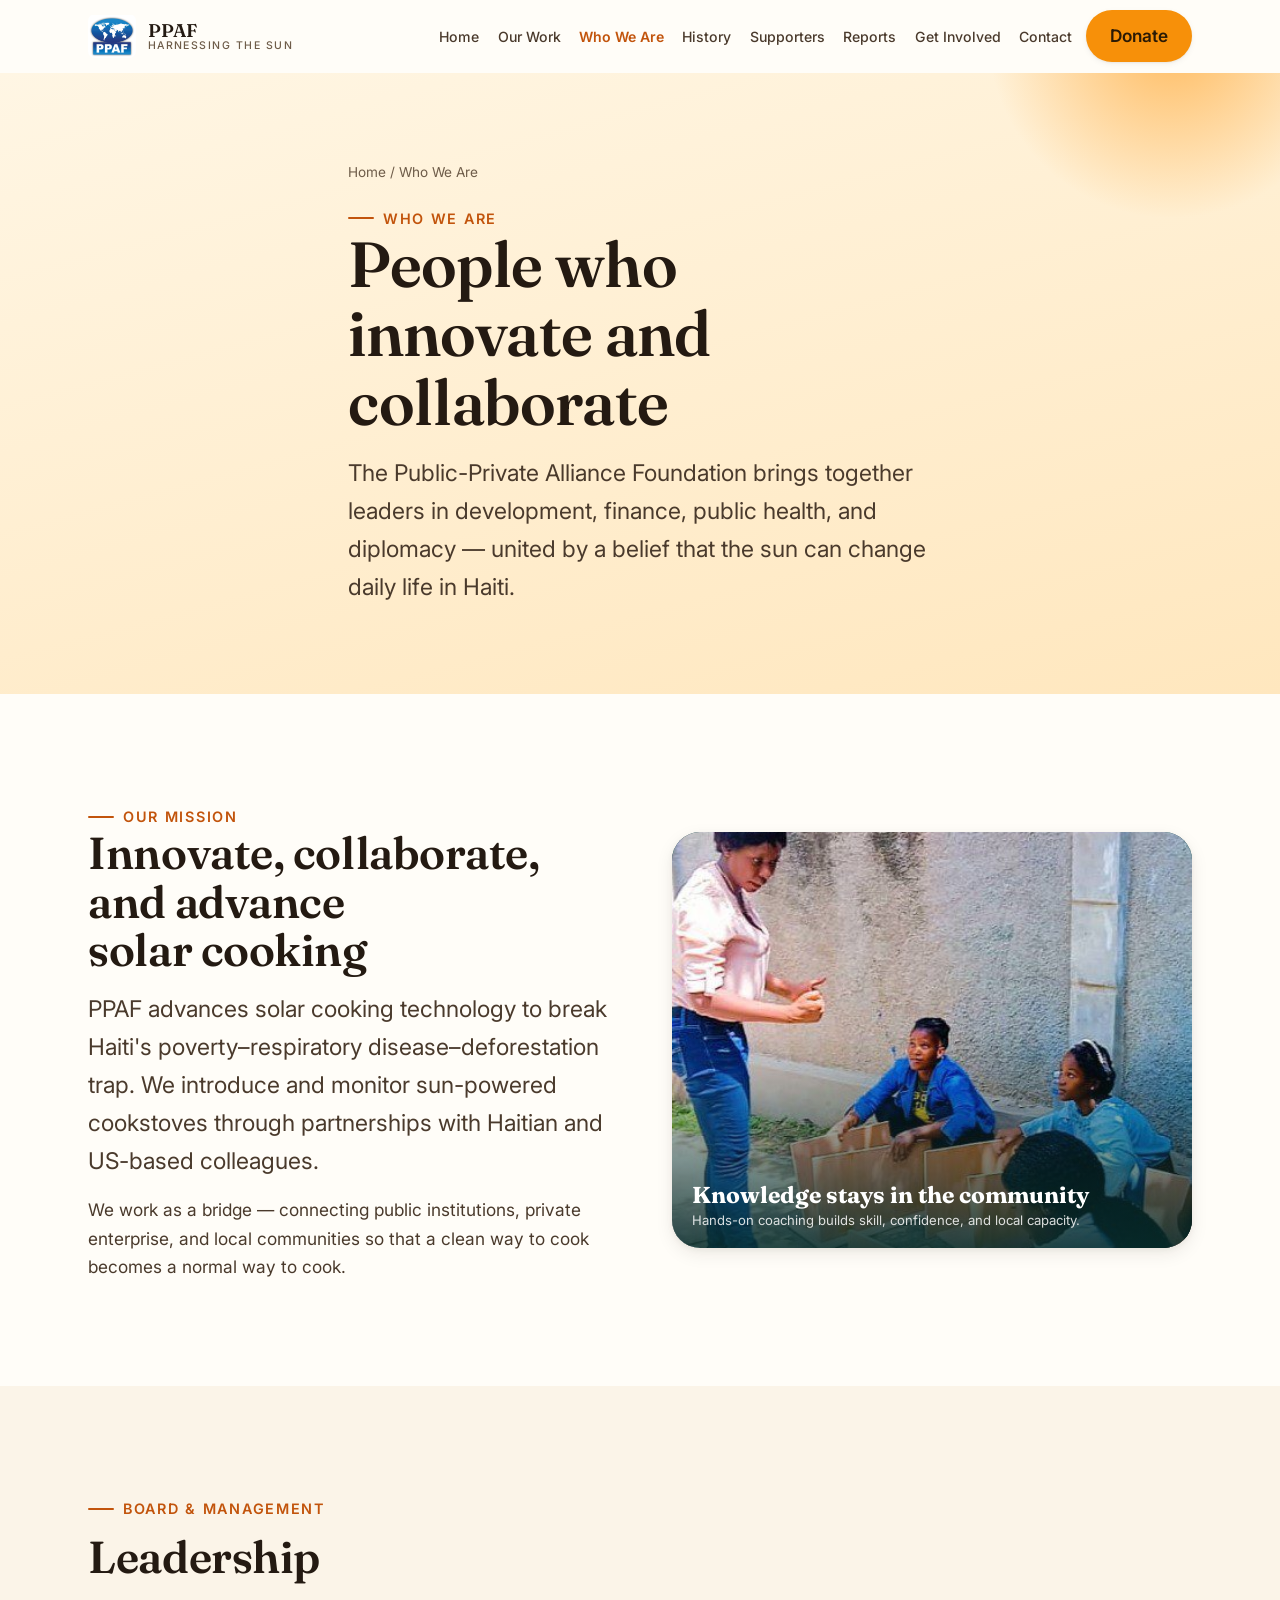
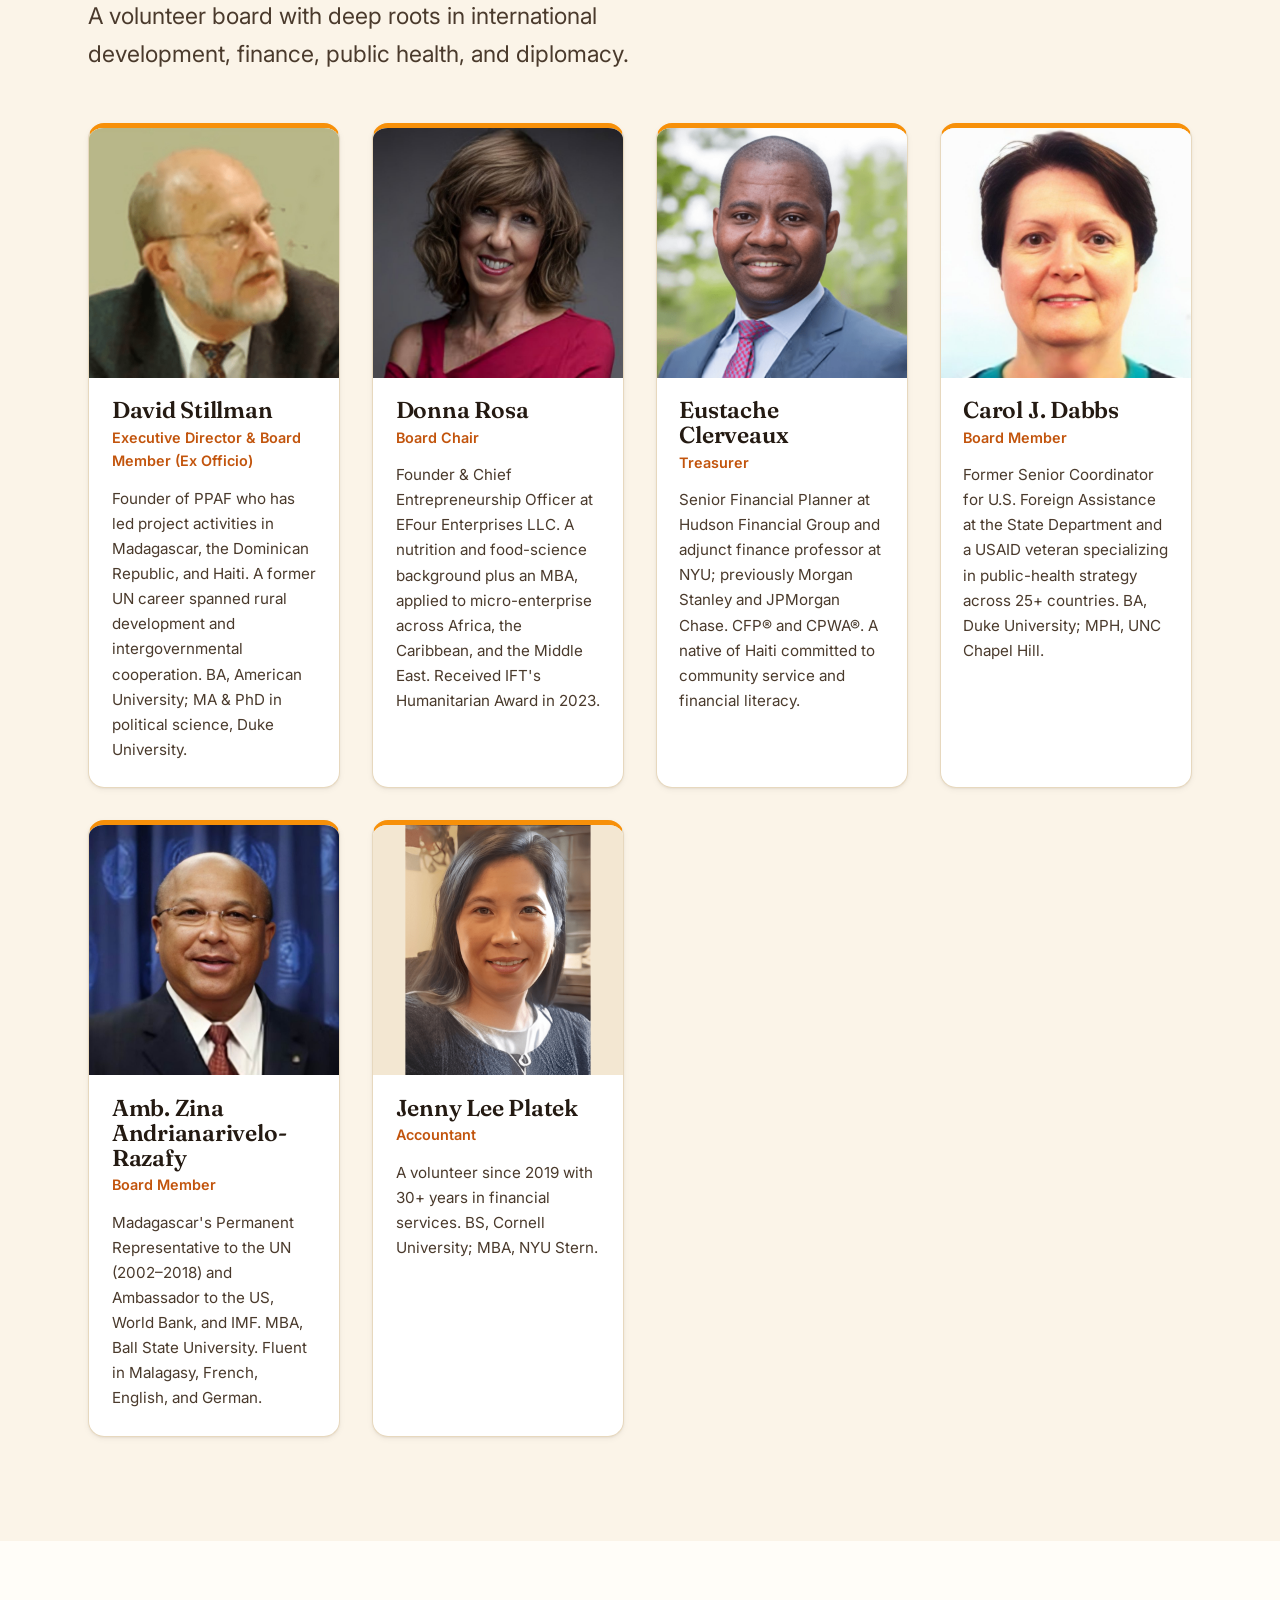
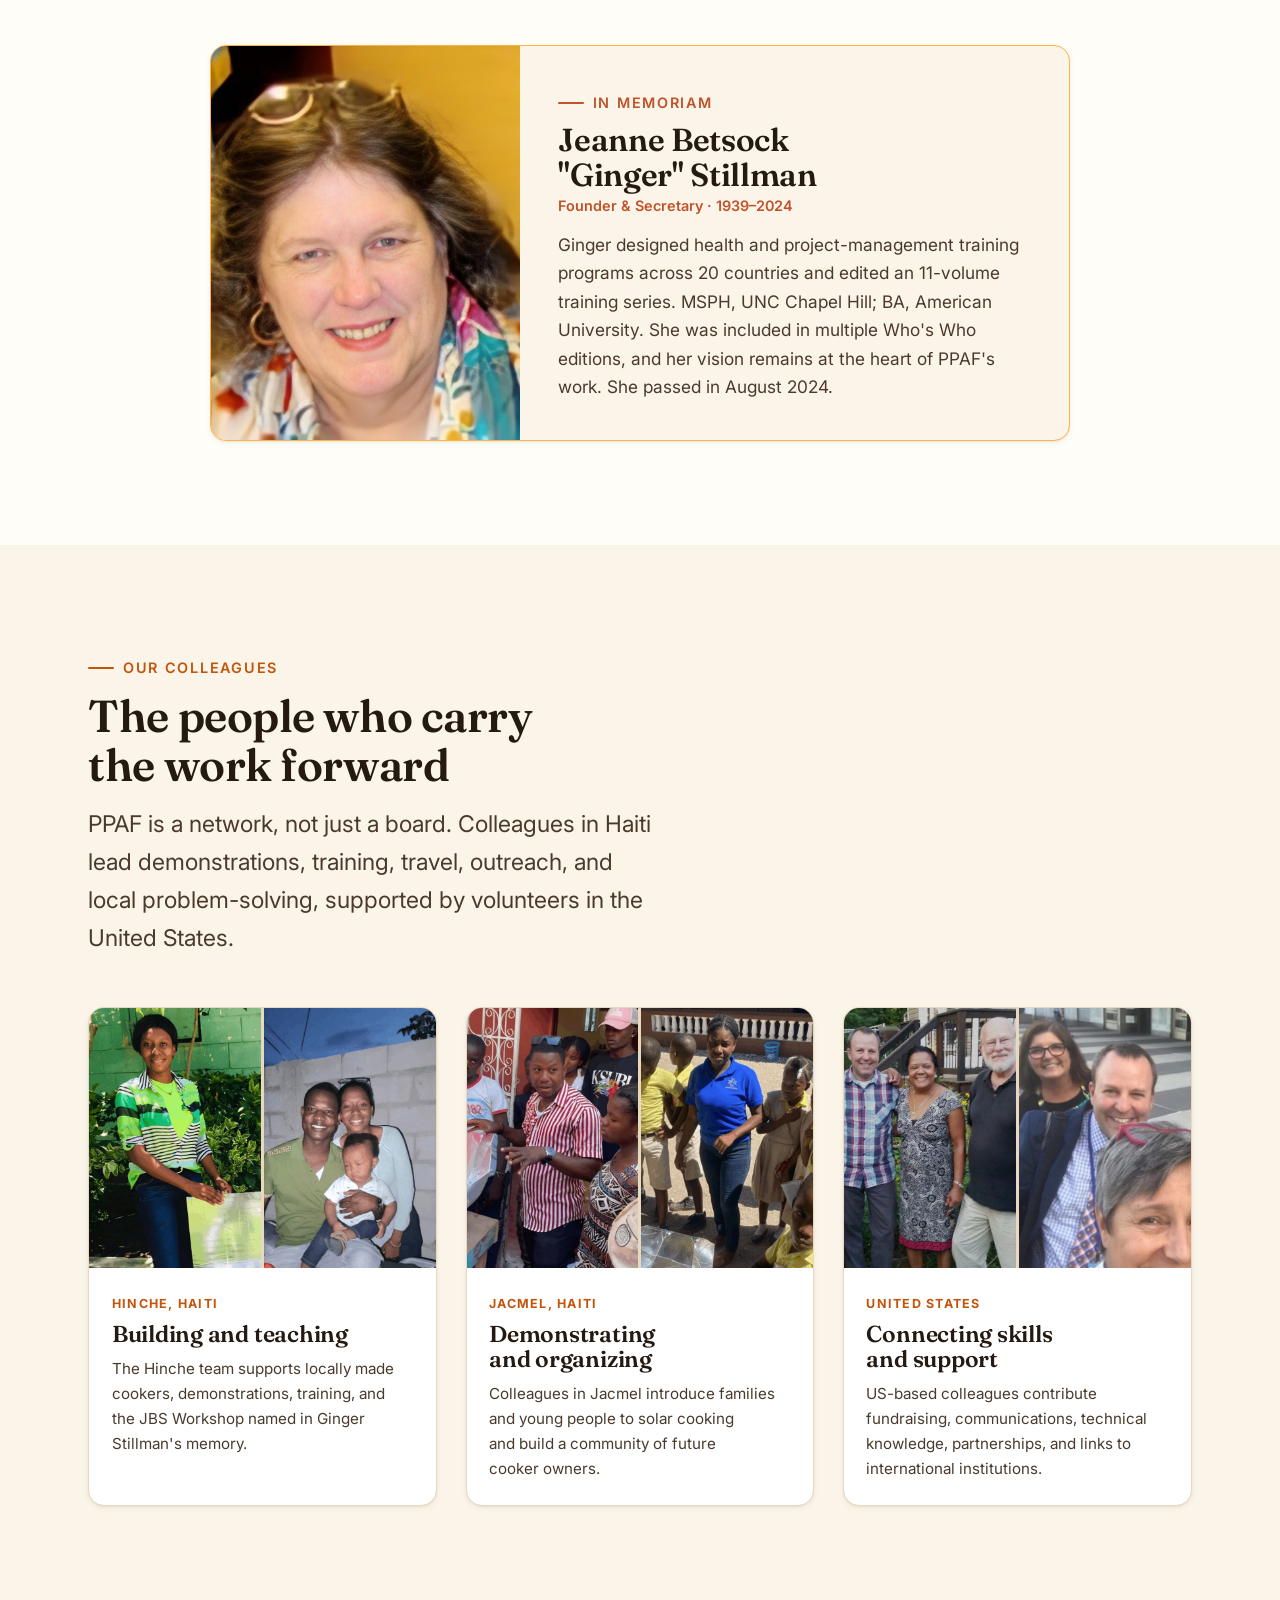
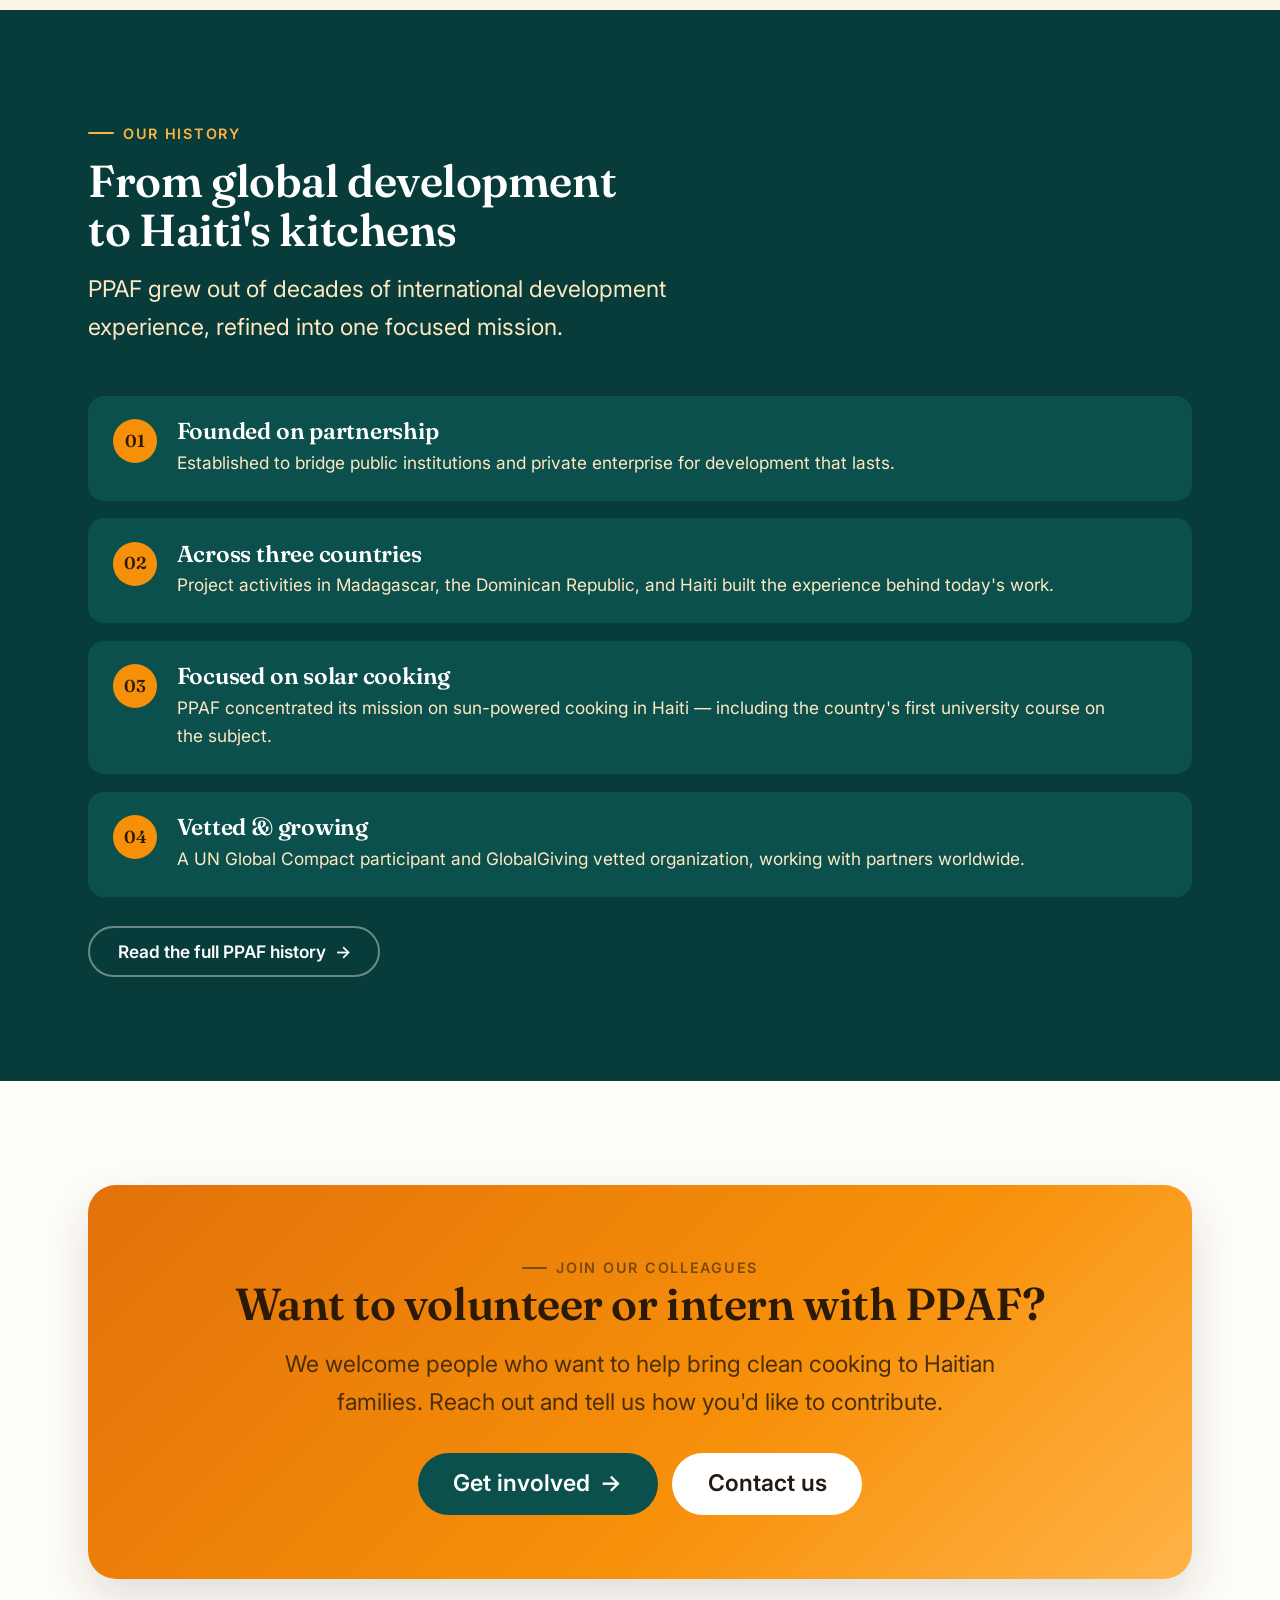
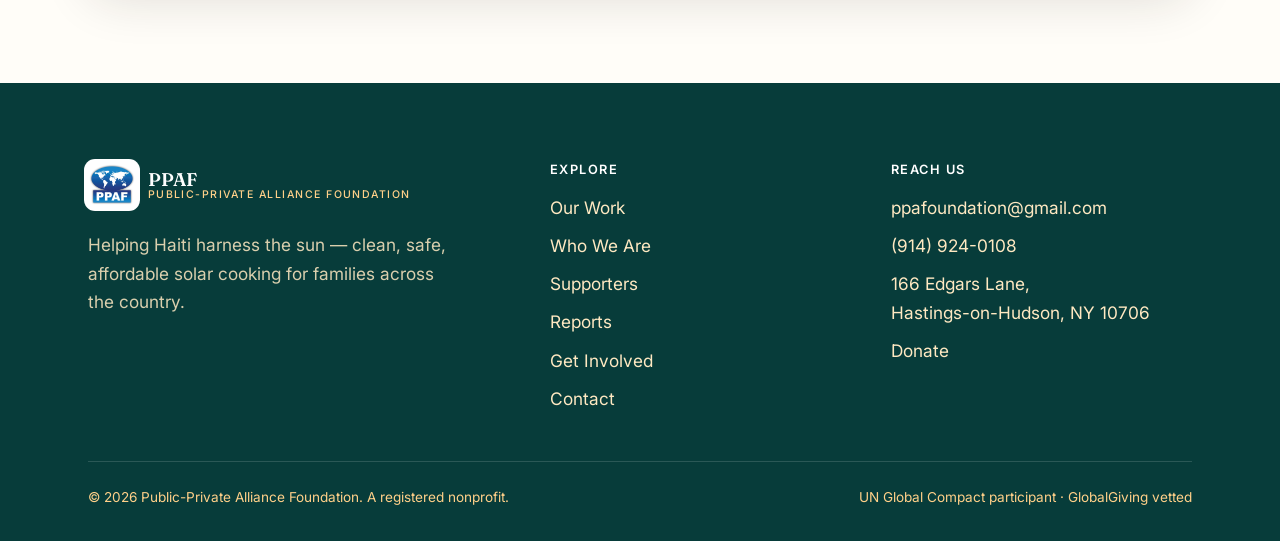
==== about.html @ 976b83b7 "Launch PPAF solar cooking site" ====
<!DOCTYPE html>
<html lang="en">
<head>
  <meta charset="UTF-8">
  <meta name="viewport" content="width=device-width, initial-scale=1, viewport-fit=cover">
  <title>Who We Are — Board &amp; Team | PPAF</title>
  <meta name="description" content="Meet the board and team of the Public-Private Alliance Foundation, and learn the history behind our solar cooking work in Haiti.">
  <link rel="icon" href="data:image/svg+xml,%3Csvg xmlns='http://www.w3.org/2000/svg' viewBox='0 0 48 48'%3E%3Ccircle cx='24' cy='24' r='10' fill='%23F79009'/%3E%3C/svg%3E">
  <link rel="preconnect" href="https://fonts.googleapis.com">
  <link rel="preconnect" href="https://fonts.gstatic.com" crossorigin>
  <link href="https://fonts.googleapis.com/css2?family=Fraunces:ital,opsz,wght@0,9..144,400..700;1,9..144,400..600&family=Inter:wght@400;500;600;700&display=swap" rel="stylesheet">
  <link rel="stylesheet" href="css/styles.css">
</head>
<body>
  <a class="skip-link" href="#main">Skip to content</a>

  <header class="site-header">
    <div class="container">
      <nav class="nav" aria-label="Primary">
        <a class="brand" href="index.html" aria-label="PPAF home">
          <svg class="brand__mark" viewBox="0 0 48 48" aria-hidden="true">
            <circle cx="24" cy="24" r="8.5" fill="#F79009"/>
            <g stroke="#E2710A" stroke-width="2.4" stroke-linecap="round">
              <line x1="24" y1="3" x2="24" y2="10"/><line x1="24" y1="38" x2="24" y2="45"/>
              <line x1="3" y1="24" x2="10" y2="24"/><line x1="38" y1="24" x2="45" y2="24"/>
              <line x1="9" y1="9" x2="14" y2="14"/><line x1="34" y1="34" x2="39" y2="39"/>
              <line x1="39" y1="9" x2="34" y2="14"/><line x1="14" y1="34" x2="9" y2="39"/>
            </g>
          </svg>
          <span class="brand__name">PPAF<small>Harnessing the Sun</small></span>
        </a>
        <button class="nav__toggle" aria-expanded="false" aria-controls="nav-menu" aria-label="Open menu"><span></span></button>
        <div class="nav__menu" id="nav-menu">
          <ul class="nav__links">
            <li><a href="index.html">Home</a></li>
            <li><a href="our-work.html">Our Work</a></li>
            <li><a href="about.html">Who We Are</a></li>
            <li><a href="history.html">History</a></li>
            <li><a href="supporters.html">Supporters</a></li>
            <li><a href="reports.html">Reports</a></li>
            <li><a href="get-involved.html">Get Involved</a></li>
            <li><a href="contact.html">Contact</a></li>
          </ul>
          <div class="nav__cta"><a class="btn btn--primary" href="get-involved.html#donate">Donate</a></div>
        </div>
      </nav>
    </div>
  </header>
  <div class="nav__scrim" aria-hidden="true"></div>

  <main id="main">
    <section class="page-hero">
      <div class="container page-hero__inner">
        <div class="breadcrumb"><a href="index.html">Home</a> / Who We Are</div>
        <span class="eyebrow">Who We Are</span>
        <h1>People who innovate and collaborate</h1>
        <p>The Public-Private Alliance Foundation brings together leaders in development, finance, public health, and diplomacy — united by a belief that the sun can change daily life in Haiti.</p>
      </div>
    </section>

    <!-- Mission -->
    <section class="section">
      <div class="container">
        <div class="split">
          <div class="split__body reveal">
            <span class="eyebrow">Our mission</span>
            <h2>Innovate, collaborate, and advance solar cooking</h2>
            <p class="lede" style="margin-top:1rem">PPAF advances solar cooking technology to break Haiti's poverty–respiratory disease–deforestation trap. We introduce and monitor sun-powered cookstoves through partnerships with Haitian and US-based colleagues.</p>
            <p style="margin-top:1rem;color:var(--ink-70)">We work as a bridge — connecting public institutions, private enterprise, and local communities so that a clean way to cook becomes a normal way to cook.</p>
          </div>
          <figure class="split__media field-photo">
            <img src="images/field/aline-coaches.jpg" alt="A PPAF trainer coaching young women as they assemble solar cookers">
            <figcaption><strong>Knowledge stays in the community</strong><span>Hands-on coaching builds skill, confidence, and local capacity.</span></figcaption>
          </figure>
        </div>
      </div>
    </section>

    <!-- Board & Management -->
    <section class="section section--cream">
      <div class="container">
        <div class="section-head">
          <span class="eyebrow">Board &amp; Management</span>
          <h2>Leadership</h2>
          <p>A volunteer board with deep roots in international development, finance, public health, and diplomacy.</p>
        </div>
        <div class="team-grid">
          <article class="member reveal">
            <div class="member__photo"><img src="images/team/david-stillman.png" alt="David Stillman" loading="lazy"></div>
            <div class="member__body">
              <h3>David Stillman</h3>
              <div class="member__role">Executive Director &amp; Board Member (Ex Officio)</div>
              <p class="member__bio">Founder of PPAF who has led project activities in Madagascar, the Dominican Republic, and Haiti. A former UN career spanned rural development and intergovernmental cooperation. BA, American University; MA &amp; PhD in political science, Duke University.</p>
            </div>
          </article>
          <article class="member reveal">
            <div class="member__photo"><img src="images/team/donna-rosa.jpg" alt="Donna Rosa" loading="lazy"></div>
            <div class="member__body">
              <h3>Donna Rosa</h3>
              <div class="member__role">Board Chair</div>
              <p class="member__bio">Founder &amp; Chief Entrepreneurship Officer at EFour Enterprises LLC. A nutrition and food-science background plus an MBA, applied to micro-enterprise across Africa, the Caribbean, and the Middle East. Received IFT's Humanitarian Award in 2023.</p>
            </div>
          </article>
          <article class="member reveal">
            <div class="member__photo"><img src="images/team/eustache-clerveaux.png" alt="Eustache Clerveaux" loading="lazy"></div>
            <div class="member__body">
              <h3>Eustache Clerveaux</h3>
              <div class="member__role">Treasurer</div>
              <p class="member__bio">Senior Financial Planner at Hudson Financial Group and adjunct finance professor at NYU; previously Morgan Stanley and JPMorgan Chase. CFP® and CPWA®. A native of Haiti committed to community service and financial literacy.</p>
            </div>
          </article>
          <article class="member reveal">
            <div class="member__photo"><img src="images/team/carol-dabbs.jpg" alt="Carol J. Dabbs" loading="lazy"></div>
            <div class="member__body">
              <h3>Carol J. Dabbs</h3>
              <div class="member__role">Board Member</div>
              <p class="member__bio">Former Senior Coordinator for U.S. Foreign Assistance at the State Department and a USAID veteran specializing in public-health strategy across 25+ countries. BA, Duke University; MPH, UNC Chapel Hill.</p>
            </div>
          </article>
          <article class="member reveal">
            <div class="member__photo"><img src="images/team/zina-andrianarivelo-razafy.jpg" alt="Ambassador Zina Andrianarivelo-Razafy" loading="lazy"></div>
            <div class="member__body">
              <h3>Amb. Zina Andrianarivelo-Razafy</h3>
              <div class="member__role">Board Member</div>
              <p class="member__bio">Madagascar's Permanent Representative to the UN (2002–2018) and Ambassador to the US, World Bank, and IMF. MBA, Ball State University. Fluent in Malagasy, French, English, and German.</p>
            </div>
          </article>
          <article class="member reveal">
            <div class="member__photo"><img src="images/team/jenny-platek.png" alt="Jenny Lee Platek" loading="lazy"></div>
            <div class="member__body">
              <h3>Jenny Lee Platek</h3>
              <div class="member__role">Accountant</div>
              <p class="member__bio">A volunteer since 2019 with 30+ years in financial services. BS, Cornell University; MBA, NYU Stern.</p>
            </div>
          </article>
        </div>
      </div>
    </section>

    <!-- In memoriam -->
    <section class="section">
      <div class="container">
        <div class="member member--memoriam memoriam-card reveal">
          <div class="memoriam-card__photo">
            <img src="images/team/jeanne-stillman.jpg" alt="Jeanne Betsock Ginger Stillman" loading="lazy">
          </div>
          <div class="member__body">
            <span class="eyebrow" style="color:var(--clay-500)">In memoriam</span>
            <h3 style="font-size:var(--step-2);margin-top:0.5rem">Jeanne Betsock "Ginger" Stillman</h3>
            <div class="member__role">Founder &amp; Secretary · 1939–2024</div>
            <p class="member__bio" style="font-size:var(--step-0)">Ginger designed health and project-management training programs across 20 countries and edited an 11-volume training series. MSPH, UNC Chapel Hill; BA, American University. She was included in multiple Who's Who editions, and her vision remains at the heart of PPAF's work. She passed in August 2024.</p>
          </div>
        </div>
      </div>
    </section>

    <!-- Colleagues -->
    <section class="section section--cream">
      <div class="container">
        <div class="section-head">
          <span class="eyebrow">Our colleagues</span>
          <h2>The people who carry the work forward</h2>
          <p>PPAF is a network, not just a board. Colleagues in Haiti lead demonstrations, training, travel, outreach, and local problem-solving, supported by volunteers in the United States.</p>
        </div>
        <div class="colleague-regions">
          <article class="colleague-region reveal">
            <div class="colleague-region__photos">
              <img src="images/team/colleague-hinche-1.png" alt="PPAF colleague in Hinche with a reflective solar cooker" loading="lazy">
              <img src="images/team/colleague-hinche-2.png" alt="PPAF colleagues and family in Hinche" loading="lazy">
            </div>
            <div class="colleague-region__body">
              <span>Hinche, Haiti</span>
              <h3>Building and teaching</h3>
              <p>The Hinche team supports locally made cookers, demonstrations, training, and the JBS Workshop named in Ginger Stillman's memory.</p>
            </div>
          </article>
          <article class="colleague-region reveal">
            <div class="colleague-region__photos">
              <img src="images/team/colleague-jacmel-2.jpg" alt="PPAF colleague demonstrating a solar cooker in Jacmel" loading="lazy">
              <img src="images/team/colleague-jacmel-3.png" alt="PPAF colleague with schoolchildren around a solar cooker in Jacmel" loading="lazy">
            </div>
            <div class="colleague-region__body">
              <span>Jacmel, Haiti</span>
              <h3>Demonstrating and organizing</h3>
              <p>Colleagues in Jacmel introduce families and young people to solar cooking and build a community of future cooker owners.</p>
            </div>
          </article>
          <article class="colleague-region reveal">
            <div class="colleague-region__photos">
              <img src="images/team/colleague-usa-2.jpg" alt="A group of PPAF colleagues in the United States" loading="lazy">
              <img src="images/team/colleague-usa-1.jpg" alt="Three PPAF colleagues outside a United Nations building" loading="lazy">
            </div>
            <div class="colleague-region__body">
              <span>United States</span>
              <h3>Connecting skills and support</h3>
              <p>US-based colleagues contribute fundraising, communications, technical knowledge, partnerships, and links to international institutions.</p>
            </div>
          </article>
        </div>
      </div>
    </section>

    <!-- History -->
    <section class="section section--ink">
      <div class="container">
        <div class="section-head">
          <span class="eyebrow">Our history</span>
          <h2>From global development to Haiti's kitchens</h2>
          <p>PPAF grew out of decades of international development experience, refined into one focused mission.</p>
        </div>
        <div class="steps">
          <div class="step-row reveal" style="background:var(--teal-600);border-color:transparent;color:#fff"><div class="step-row__n" style="background:var(--sun-400);color:#2b1a05" aria-hidden="true"></div><div><h3 style="color:#fff">Founded on partnership</h3><p style="color:var(--sun-100)">Established to bridge public institutions and private enterprise for development that lasts.</p></div></div>
          <div class="step-row reveal" style="background:var(--teal-600);border-color:transparent;color:#fff"><div class="step-row__n" style="background:var(--sun-400);color:#2b1a05" aria-hidden="true"></div><div><h3 style="color:#fff">Across three countries</h3><p style="color:var(--sun-100)">Project activities in Madagascar, the Dominican Republic, and Haiti built the experience behind today's work.</p></div></div>
          <div class="step-row reveal" style="background:var(--teal-600);border-color:transparent;color:#fff"><div class="step-row__n" style="background:var(--sun-400);color:#2b1a05" aria-hidden="true"></div><div><h3 style="color:#fff">Focused on solar cooking</h3><p style="color:var(--sun-100)">PPAF concentrated its mission on sun-powered cooking in Haiti — including the country's first university course on the subject.</p></div></div>
          <div class="step-row reveal" style="background:var(--teal-600);border-color:transparent;color:#fff"><div class="step-row__n" style="background:var(--sun-400);color:#2b1a05" aria-hidden="true"></div><div><h3 style="color:#fff">Vetted &amp; growing</h3><p style="color:var(--sun-100)">A UN Global Compact participant and GlobalGiving vetted organization, working with partners worldwide.</p></div></div>
        </div>
        <p style="margin-top:1.8rem"><a class="btn btn--on-dark" href="history.html">Read the full PPAF history <span class="arrow" aria-hidden="true">&rarr;</span></a></p>
      </div>
    </section>

    <section class="section">
      <div class="container">
        <div class="cta-band reveal">
          <span class="eyebrow" style="color:#7a4a0a">Join our colleagues</span>
          <h2>Want to volunteer or intern with PPAF?</h2>
          <p>We welcome people who want to help bring clean cooking to Haitian families. Reach out and tell us how you'd like to contribute.</p>
          <div class="hero__cta">
            <a class="btn btn--solid-ink btn--lg" href="get-involved.html">Get involved <span class="arrow" aria-hidden="true">&rarr;</span></a>
            <a class="btn btn--light btn--lg" href="contact.html">Contact us</a>
          </div>
        </div>
      </div>
    </section>
  </main>

  <footer class="site-footer">
    <div class="container">
      <div class="footer-grid">
        <div class="footer-brand">
          <a class="brand" href="index.html" aria-label="PPAF home">
            <svg class="brand__mark" viewBox="0 0 48 48" aria-hidden="true">
              <circle cx="24" cy="24" r="8.5" fill="#FFB347"/>
              <g stroke="#FFD089" stroke-width="2.4" stroke-linecap="round">
                <line x1="24" y1="3" x2="24" y2="10"/><line x1="24" y1="38" x2="24" y2="45"/>
                <line x1="3" y1="24" x2="10" y2="24"/><line x1="38" y1="24" x2="45" y2="24"/>
                <line x1="9" y1="9" x2="14" y2="14"/><line x1="34" y1="34" x2="39" y2="39"/>
                <line x1="39" y1="9" x2="34" y2="14"/><line x1="14" y1="34" x2="9" y2="39"/>
              </g>
            </svg>
            <span class="brand__name">PPAF<small>Public-Private Alliance Foundation</small></span>
          </a>
          <p>Helping Haiti harness the sun — clean, safe, affordable solar cooking for families across the country.</p>
        </div>
        <div><h4>Explore</h4>
          <ul class="footer-links">
            <li><a href="our-work.html">Our Work</a></li>
            <li><a href="about.html">Who We Are</a></li>
            <li><a href="supporters.html">Supporters</a></li>
            <li><a href="reports.html">Reports</a></li>
            <li><a href="get-involved.html">Get Involved</a></li>
            <li><a href="contact.html">Contact</a></li>
          </ul>
        </div>
        <div><h4>Reach us</h4>
          <ul class="footer-links">
            <li><a href="mailto:ppafoundation@gmail.com">ppafoundation@gmail.com</a></li>
            <li><a href="tel:+19149240108">(914) 924-0108</a></li>
            <li>166 Edgars Lane,<br>Hastings-on-Hudson, NY 10706</li>
            <li><a href="get-involved.html#donate">Donate</a></li>
          </ul>
        </div>
      </div>
      <div class="footer-bottom">
        <p>&copy; <span id="year">2026</span> Public-Private Alliance Foundation. A registered nonprofit.</p>
        <p>UN Global Compact participant · GlobalGiving vetted</p>
      </div>
    </div>
  </footer>

  <script src="js/main.js"></script>
</body>
</html>
---- css/styles.css ----
/* =====================================================================
   PPAF — Public-Private Alliance Foundation
   "Helping Haiti Harness The Sun"
   Shared design system. Mobile-first.
   ===================================================================== */

/* ---------- Design tokens ---------- */
:root {
  /* Solar palette */
  --sun-100: #FFE9C2;
  --sun-200: #FFD089;
  --sun-300: #FFB347;
  --sun-400: #F79009;
  --sun-500: #E2710A;
  --sun-600: #C2540C;

  /* Grounding accents */
  --teal-500: #0F6E6A;
  --teal-600: #0B504D;
  --teal-700: #073C3A;
  --clay-500: #C0532B;

  /* Neutrals (warm) */
  --paper: #FFFDF8;
  --cream: #FBF4E8;
  --sand: #F3E7D2;
  --line: #E7D8BE;

  --ink: #241A12;
  --ink-70: #4A3A2C;
  --ink-50: #6E5C49;

  /* Semantic */
  --bg: var(--paper);
  --surface: #FFFFFF;
  --accent: var(--sun-400);
  --accent-strong: var(--sun-500);

  /* Type */
  --font-display: "Fraunces", Georgia, "Times New Roman", serif;
  --font-body: "Inter", system-ui, -apple-system, "Segoe UI", sans-serif;

  /* Scale */
  --step--1: clamp(0.82rem, 0.78rem + 0.2vw, 0.9rem);
  --step-0: clamp(1rem, 0.96rem + 0.2vw, 1.08rem);
  --step-1: clamp(1.2rem, 1.12rem + 0.4vw, 1.45rem);
  --step-2: clamp(1.5rem, 1.35rem + 0.8vw, 2rem);
  --step-3: clamp(1.9rem, 1.6rem + 1.5vw, 2.9rem);
  --step-4: clamp(2.4rem, 1.9rem + 2.6vw, 4.2rem);
  --step-5: clamp(3rem, 2.2rem + 4vw, 5.6rem);

  /* Space */
  --space-section: clamp(3.5rem, 2.5rem + 5vw, 7rem);
  --radius: 16px;
  --radius-lg: 28px;
  --radius-pill: 999px;

  /* Elevation */
  --shadow-sm: 0 1px 2px rgba(36, 26, 18, 0.06), 0 2px 6px rgba(36, 26, 18, 0.05);
  --shadow-md: 0 6px 18px rgba(36, 26, 18, 0.08), 0 2px 6px rgba(36, 26, 18, 0.05);
  --shadow-lg: 0 20px 50px rgba(36, 26, 18, 0.14);

  /* z-scale (fixed) */
  --z-base: 1;
  --z-header: 100;
  --z-overlay: 200;
  --z-modal: 300;

  --container: 1180px;
}

/* ---------- Reset ---------- */
*, *::before, *::after { box-sizing: border-box; }
* { margin: 0; }

html { -webkit-text-size-adjust: 100%; scroll-behavior: smooth; overflow-x: clip; }
@media (prefers-reduced-motion: reduce) {
  html { scroll-behavior: auto; }
}

body {
  font-family: var(--font-body);
  font-size: var(--step-0);
  line-height: 1.65;
  color: var(--ink);
  background: var(--bg);
  -webkit-font-smoothing: antialiased;
  text-rendering: optimizeLegibility;
  overflow-x: hidden;
}

img, svg, video { display: block; max-width: 100%; height: auto; }
a { color: inherit; text-decoration: none; }
button { font: inherit; cursor: pointer; }
ul { list-style: none; padding: 0; }

h1, h2, h3, h4 {
  font-family: var(--font-display);
  font-weight: 600;
  line-height: 1.08;
  text-wrap: balance;
  color: var(--ink);
  letter-spacing: -0.01em;
}
p { text-wrap: pretty; }

:focus-visible {
  outline: 3px solid var(--teal-500);
  outline-offset: 3px;
  border-radius: 4px;
}

.skip-link {
  position: absolute;
  left: -9999px;
  top: 0;
  background: var(--ink);
  color: #fff;
  padding: 0.75rem 1.25rem;
  z-index: var(--z-modal);
  border-radius: 0 0 12px 0;
}
.skip-link:focus { left: 0; }

/* ---------- Layout helpers ---------- */
.container {
  width: 100%;
  max-width: var(--container);
  margin-inline: auto;
  padding-inline: clamp(1.15rem, 0.8rem + 2vw, 2.5rem);
}
.section { padding-block: var(--space-section); }
.section--tight { padding-block: clamp(2.5rem, 2rem + 3vw, 4rem); }
.section--cream { background: var(--cream); }
.section--sand { background: var(--sand); }
.section--ink { background: var(--teal-700); color: var(--sun-100); }
.section--ink h2, .section--ink h3 { color: #fff; }

.eyebrow {
  display: inline-flex;
  align-items: center;
  gap: 0.55rem;
  font-size: var(--step--1);
  font-weight: 600;
  letter-spacing: 0.12em;
  text-transform: uppercase;
  color: var(--sun-600);
}
.eyebrow::before {
  content: "";
  inline-size: 1.6rem;
  block-size: 2px;
  background: currentColor;
  border-radius: 2px;
}
.section--ink .eyebrow { color: var(--sun-300); }

.section-head { max-width: 56ch; margin-bottom: clamp(2rem, 1.5rem + 2vw, 3.25rem); }
.section-head h2 { font-size: var(--step-3); margin-top: 0.75rem; }
.section-head p { margin-top: 1rem; color: var(--ink-70); font-size: var(--step-1); }
.section--ink .section-head p { color: var(--sun-100); }

.lede { font-size: var(--step-1); color: var(--ink-70); }

/* ---------- Buttons ---------- */
.btn {
  display: inline-flex;
  align-items: center;
  justify-content: center;
  gap: 0.6rem;
  padding: 0.95rem 1.7rem;
  border: 2px solid transparent;
  border-radius: var(--radius-pill);
  font-weight: 600;
  font-size: var(--step-0);
  line-height: 1;
  transition: transform 0.15s ease-out, box-shadow 0.15s ease-out, background-color 0.15s ease-out, color 0.15s ease-out;
  will-change: auto;
}
.btn:hover { transform: translateY(-2px); }
.btn:active { transform: translateY(0); }

.btn--primary {
  background: var(--sun-400);
  color: #2b1a05;
  box-shadow: var(--shadow-sm);
}
.btn--primary:hover { background: var(--sun-300); box-shadow: var(--shadow-md); }

.btn--solid-ink {
  background: var(--teal-600);
  color: #fff;
}
.btn--solid-ink:hover { background: var(--teal-500); }

.btn--ghost {
  background: transparent;
  border-color: var(--line);
  color: var(--ink);
}
.btn--ghost:hover { border-color: var(--ink); background: rgba(36,26,18,0.03); }

.btn--light {
  background: #fff;
  color: var(--ink);
}
.btn--on-dark {
  background: transparent;
  border-color: rgba(255,255,255,0.4);
  color: #fff;
}
.btn--on-dark:hover { border-color: #fff; background: rgba(255,255,255,0.08); }

.btn--lg { padding: 1.1rem 2.1rem; font-size: var(--step-1); }

.arrow { transition: transform 0.15s ease-out; }
.btn:hover .arrow, .link-arrow:hover .arrow { transform: translateX(4px); }

.link-arrow {
  display: inline-flex;
  align-items: center;
  gap: 0.5rem;
  font-weight: 600;
  color: var(--sun-600);
}
.link-arrow:hover { color: var(--sun-500); }

/* ---------- Header / Nav ---------- */
.site-header {
  position: sticky;
  top: 0;
  z-index: var(--z-header);
  background: color-mix(in srgb, var(--paper) 86%, transparent);
  backdrop-filter: saturate(140%) blur(10px);
  border-bottom: 1px solid transparent;
  transition: border-color 0.2s ease-out, box-shadow 0.2s ease-out;
  padding-top: env(safe-area-inset-top);
}
.site-header.is-scrolled {
  border-color: var(--line);
  box-shadow: var(--shadow-sm);
}
.nav {
  display: flex;
  align-items: center;
  justify-content: space-between;
  gap: 1rem;
  min-height: 72px;
}
.brand {
  display: inline-flex;
  align-items: center;
  gap: 0.7rem;
  white-space: nowrap;
  font-family: var(--font-display);
  font-weight: 600;
  font-size: 1.15rem;
  color: var(--ink);
}
.brand__mark { display: none; }
.brand::before {
  content: "";
  inline-size: 48px;
  block-size: 44px;
  flex: none;
  background: url("../images/ppaf-world-logo.jpg") center / contain no-repeat;
  border-radius: 7px;
}
.site-footer .brand::before {
  background-color: #fff;
  box-shadow: 0 0 0 4px #fff;
}
.brand__name { line-height: 1.05; }
.brand__name small {
  display: block;
  font-family: var(--font-body);
  font-weight: 500;
  font-size: 0.66rem;
  letter-spacing: 0.14em;
  text-transform: uppercase;
  color: var(--ink-50);
}

.nav__links {
  display: flex;
  align-items: center;
  gap: 0.35rem;
}
.nav__links a {
  position: relative;
  padding: 0.55rem 0.85rem;
  border-radius: var(--radius-pill);
  font-size: 0.95rem;
  font-weight: 500;
  color: var(--ink-70);
  transition: color 0.15s ease-out, background-color 0.15s ease-out;
  white-space: nowrap;
}
.nav__links a:hover { color: var(--ink); background: rgba(36,26,18,0.04); }
.nav__links a[aria-current="page"] { color: var(--sun-600); font-weight: 600; }

.nav__menu {
  display: flex;
  align-items: center;
  gap: 0.8rem;
}
.nav__cta { display: inline-flex; align-items: center; gap: 0.5rem; }

@media (min-width: 1041px) and (max-width: 1300px) {
  .nav__menu { gap: 0.35rem; }
  .nav__links { gap: 0.05rem; }
  .nav__links a { padding-inline: 0.55rem; font-size: 0.88rem; }
  .nav__cta .btn { padding-inline: 1.35rem; }
}

.nav__toggle {
  display: none;
  inline-size: 46px;
  block-size: 46px;
  border: 1px solid var(--line);
  border-radius: 12px;
  background: var(--surface);
  align-items: center;
  justify-content: center;
}
.nav__toggle span, .nav__toggle span::before, .nav__toggle span::after {
  content: "";
  display: block;
  inline-size: 20px;
  block-size: 2px;
  background: var(--ink);
  border-radius: 2px;
  transition: transform 0.2s ease-out, opacity 0.2s ease-out;
}
.nav__toggle span { position: relative; }
.nav__toggle span::before { position: absolute; top: -6px; }
.nav__toggle span::after { position: absolute; top: 6px; }
.nav__toggle[aria-expanded="true"] span { background: transparent; }
.nav__toggle[aria-expanded="true"] span::before { transform: translateY(6px) rotate(45deg); }
.nav__toggle[aria-expanded="true"] span::after { transform: translateY(-6px) rotate(-45deg); }

@media (max-width: 1040px) {
  .site-header {
    background: var(--paper);
    backdrop-filter: none;
  }
  .nav__toggle {
    position: relative;
    z-index: calc(var(--z-overlay) + 1);
    display: inline-flex;
  }
  .nav__menu {
    position: fixed;
    inset: 0 0 0 auto;
    inline-size: min(86vw, 360px);
    min-block-size: 100vh;
    min-block-size: 100dvh;
    overflow-y: auto;
    background-color: #fffdf8;
    opacity: 1;
    flex-direction: column;
    align-items: stretch;
    gap: 0;
    padding: calc(80px + env(safe-area-inset-top)) 1.5rem 2rem;
    border-left: 1px solid var(--line);
    box-shadow: var(--shadow-lg);
    transform: translateX(100%);
    visibility: hidden;
    pointer-events: none;
    transition: transform 0.25s ease-out, visibility 0s linear 0.25s;
    z-index: var(--z-overlay);
  }
  .nav__menu.is-open {
    transform: translateX(0);
    visibility: visible;
    pointer-events: auto;
    transition-delay: 0s;
  }
  .nav__links { flex-direction: column; align-items: stretch; gap: 0.35rem; }
  .nav__links a {
    display: block;
    padding: 0.72rem 1rem;
    font-size: 1.05rem;
    line-height: 1.25;
  }
  .nav__links a[aria-current="page"] {
    background: var(--sun-100);
    color: var(--sun-600);
  }
  .nav__cta { margin-top: 1rem; }
  .nav__cta .btn { width: 100%; }
}
.nav__scrim {
  position: fixed;
  inset: 0;
  background: rgba(36,26,18,0.38);
  opacity: 0;
  pointer-events: none;
  transition: opacity 0.25s ease-out;
  z-index: var(--z-base);
}
.nav__scrim.is-open {
  opacity: 1;
  pointer-events: auto;
  z-index: calc(var(--z-header) - 1);
}
body.menu-open .mobile-give {
  opacity: 0;
  visibility: hidden;
  pointer-events: none;
}
@media (prefers-reduced-motion: reduce) {
  .nav__menu, .nav__scrim, .btn, .arrow { transition: none; }
}

/* ---------- Hero ---------- */
.hero {
  position: relative;
  isolation: isolate;
  overflow: hidden;
  background: linear-gradient(160deg, #FFF6E4 0%, #FFE4B8 45%, #FFD089 100%);
}
.hero::after {
  /* sun glow — decorative, not an affordance */
  content: "";
  position: absolute;
  inset-block-start: -28%;
  inset-inline-end: -12%;
  inline-size: min(60vw, 620px);
  aspect-ratio: 1;
  background: radial-gradient(circle at center, rgba(255,176,71,0.95), rgba(255,176,71,0) 62%);
  z-index: -1;
}
.hero__inner {
  display: grid;
  gap: clamp(2rem, 1rem + 5vw, 4rem);
  align-items: center;
  padding-block: clamp(3rem, 2rem + 6vw, 6rem);
}
@media (min-width: 920px) {
  .hero__inner { grid-template-columns: 1.05fr 0.95fr; }
}
.hero h1 {
  font-size: var(--step-5);
  font-weight: 600;
  letter-spacing: -0.02em;
}
.hero h1 em {
  font-style: italic;
  color: var(--sun-600);
}
.hero__sub {
  margin-top: 1.4rem;
  font-size: var(--step-1);
  color: var(--ink-70);
  max-width: 46ch;
}
.hero__cta {
  margin-top: 2rem;
  display: flex;
  flex-wrap: wrap;
  gap: 0.9rem;
}
.hero__trust {
  margin-top: 2.5rem;
  display: flex;
  flex-wrap: wrap;
  align-items: center;
  gap: 0.6rem 1.4rem;
  font-size: var(--step--1);
  color: var(--ink-50);
}
.hero__trust span { font-weight: 600; letter-spacing: 0.04em; }
.hero__trust ul { display: flex; flex-wrap: wrap; gap: 0.5rem 1.1rem; }
.hero__trust li { display: inline-flex; align-items: center; gap: 0.4rem; }
.hero__trust li::before { content: "•"; color: var(--sun-500); }

.hero__art {
  position: relative;
  border-radius: var(--radius-lg);
  overflow: hidden;
  box-shadow: var(--shadow-lg);
  aspect-ratio: 4 / 5;
}
@media (max-width: 919px) {
  .hero__art { aspect-ratio: 16 / 11; }
}

/* ---------- Photo placeholder (self-contained, swap with real photos) ---------- */
.photo {
  position: relative;
  overflow: hidden;
  background:
    radial-gradient(120% 90% at 78% 18%, rgba(255,209,137,0.9), rgba(255,209,137,0) 55%),
    linear-gradient(150deg, var(--teal-600), var(--teal-700));
  color: rgba(255,255,255,0.92);
  display: grid;
  place-content: center;
  text-align: center;
  isolation: isolate;
}
.photo[data-variant="warm"] {
  background:
    radial-gradient(120% 90% at 20% 20%, rgba(255,255,255,0.35), rgba(255,255,255,0) 55%),
    linear-gradient(150deg, var(--sun-300), var(--sun-500));
  color: #3a2205;
}
.photo[data-variant="clay"] {
  background: linear-gradient(150deg, var(--clay-500), #8a3318);
}
.photo img { position: absolute; inset: 0; inline-size: 100%; block-size: 100%; object-fit: cover; z-index: 1; }

/* ---------- Authentic field imagery ---------- */
.field-photo {
  position: relative;
  overflow: hidden;
  background: var(--teal-700);
  color: #fff;
}
.field-photo img {
  inline-size: 100%;
  block-size: 100%;
  object-fit: cover;
}
.field-photo::after {
  content: "";
  position: absolute;
  inset: 48% 0 0;
  background: linear-gradient(transparent, rgba(7, 45, 43, 0.88));
  pointer-events: none;
}
.field-photo figcaption {
  position: absolute;
  z-index: 2;
  inset: auto 1.25rem 1.15rem;
  display: grid;
  gap: 0.12rem;
  color: #fff;
  line-height: 1.35;
}
.field-photo figcaption strong {
  font-family: var(--font-display);
  font-size: var(--step-1);
}
.field-photo figcaption span {
  font-size: 0.82rem;
  color: rgba(255,255,255,0.84);
}

.field-section {
  background: var(--teal-700);
  color: #fff;
}
.field-intro {
  display: grid;
  gap: 1rem 3rem;
  align-items: end;
  margin-bottom: clamp(1.8rem, 1rem + 2vw, 3rem);
}
.field-intro h2 { color: #fff; font-size: var(--step-3); margin-top: 0.65rem; }
.field-intro p { color: var(--sun-100); max-width: 50ch; }
@media (min-width: 760px) {
  .field-intro { grid-template-columns: 1.1fr 0.9fr; }
}
.field-grid {
  display: grid;
  grid-template-columns: repeat(2, minmax(0, 1fr));
  gap: clamp(0.75rem, 0.5rem + 1vw, 1.25rem);
}
.field-tile {
  min-height: 260px;
  position: relative;
  overflow: hidden;
  border-radius: var(--radius);
  background: var(--teal-600);
}
.field-tile--wide { grid-row: span 2; }
.field-tile img {
  inline-size: 100%;
  block-size: 100%;
  object-fit: cover;
  transition: transform 0.5s ease;
}
.field-tile::after {
  content: "";
  position: absolute;
  inset: 45% 0 0;
  background: linear-gradient(transparent, rgba(7, 45, 43, 0.86));
}
.field-tile figcaption {
  position: absolute;
  z-index: 1;
  inset: auto 1rem 0.9rem;
  color: #fff;
  font-family: var(--font-display);
  font-size: var(--step-1);
}
.field-tile:hover img { transform: scale(1.025); }
@media (max-width: 640px) {
  .field-grid { grid-template-columns: 1fr; }
  .field-tile, .field-tile--wide { min-height: 240px; grid-row: auto; }
}

/* ---------- Stats ---------- */
.stats {
  display: grid;
  grid-template-columns: repeat(auto-fit, minmax(160px, 1fr));
  gap: clamp(1rem, 0.5rem + 2vw, 2rem);
}
.stat { padding: 0.5rem 0; }
.stat__num {
  font-family: var(--font-display);
  font-weight: 600;
  font-size: clamp(1.8rem, 1.4rem + 2vw, 3.4rem);
  line-height: 1.05;
  color: var(--sun-600);
  font-variant-numeric: tabular-nums;
  letter-spacing: -0.02em;
}
.section--ink .stat__num { color: var(--sun-300); }
.stat__label { margin-top: 0.6rem; color: var(--ink-70); font-size: var(--step-0); }
.section--ink .stat__label { color: var(--sun-100); }

/* ---------- Cards / grids ---------- */
.grid { display: grid; gap: clamp(1.1rem, 0.7rem + 1.6vw, 2rem); }
.grid--2 { grid-template-columns: repeat(auto-fit, minmax(280px, 1fr)); }
.grid--3 { grid-template-columns: repeat(auto-fit, minmax(270px, 1fr)); }
.grid--4 { grid-template-columns: repeat(auto-fit, minmax(220px, 1fr)); }

.card {
  background: var(--surface);
  border: 1px solid var(--line);
  border-radius: var(--radius);
  padding: clamp(1.4rem, 1.1rem + 1vw, 2rem);
  box-shadow: var(--shadow-sm);
  transition: transform 0.15s ease-out, box-shadow 0.15s ease-out;
  height: 100%;
}
.card--hover:hover { transform: translateY(-4px); box-shadow: var(--shadow-md); }
.card__icon {
  inline-size: 52px; block-size: 52px;
  display: grid; place-content: center;
  border-radius: 14px;
  background: var(--sun-100);
  color: var(--sun-600);
  margin-bottom: 1.1rem;
}
.card h3 { font-size: var(--step-1); margin-bottom: 0.5rem; }
.card p { color: var(--ink-70); }
.card--ink { background: var(--teal-600); border-color: transparent; color: #fff; }
.card--ink p { color: var(--sun-100); }
.card--ink .card__icon { background: rgba(255,255,255,0.14); color: var(--sun-200); }

@media (prefers-reduced-motion: reduce) {
  .card--hover:hover, .btn:hover { transform: none; }
}

/* ---------- Split feature ---------- */
.split {
  display: grid;
  gap: clamp(1.6rem, 1rem + 4vw, 4rem);
  align-items: center;
}
@media (min-width: 860px) {
  .split { grid-template-columns: 1fr 1fr; }
  .split--reverse .split__media { order: 2; }
}
.split__media {
  border-radius: var(--radius-lg);
  overflow: hidden;
  box-shadow: var(--shadow-md);
  aspect-ratio: 5 / 4;
}
.split h2 { font-size: var(--step-3); }
.split h3 { font-size: var(--step-2); }
.split ul.ticks { margin-top: 1.4rem; display: grid; gap: 0.85rem; }
.ticks li { position: relative; padding-left: 2rem; color: var(--ink-70); }
.ticks li strong { color: var(--ink); }
.ticks li::before {
  content: "";
  position: absolute;
  left: 0; top: 0.35em;
  inline-size: 1.2rem; block-size: 1.2rem;
  background: var(--sun-400);
  -webkit-mask: url("data:image/svg+xml,%3Csvg xmlns='http://www.w3.org/2000/svg' viewBox='0 0 24 24'%3E%3Cpath fill='black' d='M9.55 17.6 4.4 12.45l1.4-1.4 3.75 3.75 8.25-8.25 1.4 1.4z'/%3E%3C/svg%3E") no-repeat center / contain;
          mask: url("data:image/svg+xml,%3Csvg xmlns='http://www.w3.org/2000/svg' viewBox='0 0 24 24'%3E%3Cpath fill='black' d='M9.55 17.6 4.4 12.45l1.4-1.4 3.75 3.75 8.25-8.25 1.4 1.4z'/%3E%3C/svg%3E") no-repeat center / contain;
}

/* ---------- Steps ---------- */
.steps { counter-reset: step; display: grid; gap: 1.1rem; }
.step-row {
  display: grid;
  grid-template-columns: auto 1fr;
  gap: 1.2rem;
  align-items: start;
  background: var(--surface);
  border: 1px solid var(--line);
  border-radius: var(--radius);
  padding: 1.4rem 1.5rem;
}
.step-row__n {
  counter-increment: step;
  inline-size: 44px; block-size: 44px;
  display: grid; place-content: center;
  border-radius: 50%;
  background: var(--teal-600);
  color: #fff;
  font-family: var(--font-display);
  font-weight: 600;
  font-variant-numeric: tabular-nums;
}
.step-row__n::before { content: counter(step, decimal-leading-zero); }
.step-row h3 { font-size: var(--step-1); }
.step-row p { color: var(--ink-70); margin-top: 0.3rem; }

/* ---------- Team ---------- */
.team-grid { display: grid; gap: clamp(1.2rem, 0.8rem + 1.6vw, 2rem); grid-template-columns: repeat(auto-fit, minmax(240px, 1fr)); }
.member { background: var(--surface); border: 1px solid var(--line); border-radius: var(--radius); overflow: hidden; box-shadow: var(--shadow-sm); }
.member__photo {
  aspect-ratio: 1;
  overflow: hidden;
  background: var(--sand);
}
.member__photo img {
  inline-size: 100%;
  block-size: 100%;
  object-fit: cover;
  object-position: center top;
}
.member__body { padding: 1.3rem 1.4rem 1.6rem; }
.member__body h3 { font-size: var(--step-1); }
.member__role { color: var(--sun-600); font-weight: 600; font-size: 0.9rem; margin-top: 0.15rem; }
.member__bio { color: var(--ink-70); font-size: 0.95rem; margin-top: 0.8rem; }
.member--memoriam { border-color: var(--sun-300); background: var(--cream); }
.member--memoriam .member__role { color: var(--clay-500); }
.team-grid .member:not(.member--memoriam) {
  border-top: 5px solid var(--sun-400);
}
.memoriam-card {
  display: grid;
  max-width: 860px;
  margin-inline: auto;
}
.memoriam-card__photo {
  min-height: 280px;
  overflow: hidden;
}
.memoriam-card__photo img {
  inline-size: 100%;
  block-size: 100%;
  object-fit: cover;
  object-position: center 28%;
}
.memoriam-card .member__body {
  padding: clamp(1.6rem, 1.2rem + 1.5vw, 2.4rem);
}
@media (min-width: 700px) {
  .memoriam-card { grid-template-columns: minmax(240px, 0.72fr) 1.28fr; }
}

/* ---------- Colleagues ---------- */
.colleague-regions {
  display: grid;
  gap: clamp(1rem, 0.7rem + 1.5vw, 1.8rem);
}
@media (min-width: 900px) {
  .colleague-regions { grid-template-columns: repeat(3, 1fr); }
}
.colleague-region {
  overflow: hidden;
  border: 1px solid var(--line);
  border-radius: var(--radius);
  background: var(--surface);
  box-shadow: var(--shadow-sm);
}
.colleague-region__photos {
  display: grid;
  grid-template-columns: 1fr 1fr;
  block-size: 260px;
  gap: 3px;
  overflow: hidden;
  background: var(--line);
}
.colleague-region__photos img {
  display: block;
  min-inline-size: 0;
  min-block-size: 0;
  inline-size: 100%;
  block-size: 100%;
  object-fit: cover;
  object-position: center top;
}
.colleague-region__body { padding: 1.3rem 1.4rem 1.5rem; }
.colleague-region__body > span {
  color: var(--sun-600);
  font-size: 0.78rem;
  font-weight: 700;
  letter-spacing: 0.1em;
  text-transform: uppercase;
}
.colleague-region h3 { font-size: var(--step-1); margin-top: 0.35rem; }
.colleague-region p { color: var(--ink-70); margin-top: 0.55rem; font-size: 0.95rem; }

/* ---------- Supporters ---------- */
.partner-groups {
  display: grid;
  grid-template-columns: repeat(auto-fit, minmax(230px, 1fr));
  gap: 1rem;
}
.partner-group {
  padding: 1.4rem;
  border: 1px solid var(--line);
  border-radius: var(--radius);
  background: var(--cream);
}
.partner-group h3 { font-size: var(--step-1); }
.partner-group ul { display: grid; gap: 0.55rem; margin-top: 0.9rem; }
.partner-group li {
  position: relative;
  padding-left: 1rem;
  color: var(--ink-70);
  font-size: 0.92rem;
}
.partner-group li::before {
  content: "";
  position: absolute;
  left: 0;
  top: 0.65em;
  inline-size: 5px;
  block-size: 5px;
  border-radius: 50%;
  background: var(--sun-500);
}
.supporter-note { margin-top: 1.2rem; color: var(--ink-50); font-size: 0.86rem; }
.supporter-directory {
  display: grid;
  grid-template-columns: repeat(auto-fit, minmax(250px, 1fr));
  gap: clamp(1rem, 0.6rem + 1.5vw, 1.6rem);
}
.supporter-directory__group {
  padding: clamp(1.3rem, 1rem + 1vw, 1.8rem);
  border: 1px solid var(--line);
  border-radius: var(--radius);
  background: var(--surface);
  box-shadow: var(--shadow-sm);
}
.supporter-directory__group h2 { font-size: var(--step-1); }
.supporter-directory__group ul {
  display: grid;
  gap: 0.7rem;
  margin-top: 1rem;
}
.supporter-directory__group a {
  color: var(--ink-70);
  text-decoration: underline;
  text-decoration-color: var(--sun-300);
  text-underline-offset: 3px;
}
.supporter-directory__group a:hover { color: var(--sun-600); }

/* ---------- Video cards ---------- */
.video-grid {
  display: grid;
  grid-template-columns: repeat(auto-fit, minmax(260px, 1fr));
  gap: clamp(1rem, 0.7rem + 1.5vw, 1.8rem);
}
.video-card {
  overflow: hidden;
  border: 1px solid var(--line);
  border-radius: var(--radius);
  background: var(--surface);
  box-shadow: var(--shadow-sm);
}
.video-card__media {
  position: relative;
  display: block;
  aspect-ratio: 16 / 9;
  overflow: hidden;
  background: var(--teal-700);
}
.video-card__media img {
  inline-size: 100%;
  block-size: 100%;
  object-fit: cover;
  transition: transform 0.3s ease;
}
.video-card__media span {
  position: absolute;
  inset: 50% auto auto 50%;
  display: grid;
  place-content: center;
  inline-size: 58px;
  block-size: 58px;
  border-radius: 50%;
  color: var(--ink);
  background: var(--sun-400);
  box-shadow: var(--shadow-md);
  transform: translate(-50%, -50%);
}
.video-card__media:hover img { transform: scale(1.025); }
.video-card > div { padding: 1.15rem 1.25rem 1.35rem; }
.video-card h3 { font-size: var(--step-1); }
.video-card p { color: var(--ink-70); margin-top: 0.35rem; font-size: 0.92rem; }

/* ---------- History ---------- */
.history-story { max-width: 980px; }
.history-chapter {
  display: grid;
  grid-template-columns: auto 1fr;
  gap: clamp(1rem, 0.6rem + 2vw, 2.2rem);
  padding-block: clamp(2rem, 1.5rem + 2vw, 3.5rem);
  border-bottom: 1px solid var(--line);
}
.history-chapter:first-child { padding-top: 0; }
.history-chapter__marker {
  inline-size: 52px;
  block-size: 52px;
  display: grid;
  place-content: center;
  border-radius: 50%;
  background: var(--teal-600);
  color: #fff;
  font-family: var(--font-display);
  font-weight: 600;
}
.history-chapter h2 { font-size: var(--step-2); margin-top: 0.55rem; }
.history-chapter p { color: var(--ink-70); margin-top: 0.9rem; max-width: 68ch; }
.history-photo-row {
  display: grid;
  grid-template-columns: 1fr 1fr;
  gap: 0.7rem;
  margin-top: 1.4rem;
}
.history-photo-row img {
  inline-size: 100%;
  block-size: clamp(200px, 30vw, 320px);
  object-fit: cover;
  border-radius: var(--radius);
}
.history-chapter--featured {
  margin-block: 1rem;
  padding: clamp(1.5rem, 1rem + 2vw, 2.5rem);
  border: 0;
  border-radius: var(--radius-lg);
  background: var(--cream);
}
@media (max-width: 560px) {
  .history-chapter { grid-template-columns: 1fr; }
  .history-chapter__marker { inline-size: 44px; block-size: 44px; }
  .history-photo-row { grid-template-columns: 1fr; }
}

/* ---------- Reports / blog ---------- */
.report-grid { display: grid; gap: clamp(1.2rem, 0.8rem + 1.6vw, 2rem); grid-template-columns: repeat(auto-fill, minmax(300px, 1fr)); }
.report-card {
  display: flex;
  flex-direction: column;
  background: var(--surface);
  border: 1px solid var(--line);
  border-radius: var(--radius);
  overflow: hidden;
  box-shadow: var(--shadow-sm);
  transition: transform 0.15s ease-out, box-shadow 0.15s ease-out;
}
.report-card:hover { transform: translateY(-4px); box-shadow: var(--shadow-md); }
.report-card__media { aspect-ratio: 16 / 10; }
.report-card__body { padding: 1.3rem 1.4rem 1.5rem; display: flex; flex-direction: column; gap: 0.6rem; flex: 1; }
.report-card__meta { display: flex; flex-wrap: wrap; gap: 0.5rem 0.9rem; font-size: 0.82rem; color: var(--ink-50); font-variant-numeric: tabular-nums; }
.report-card__meta .tag { color: var(--sun-600); font-weight: 600; }
.report-card h3 { font-size: var(--step-1); }
.report-card p { color: var(--ink-70); font-size: 0.95rem; display: -webkit-box; -webkit-line-clamp: 3; -webkit-box-orient: vertical; overflow: hidden; }
.report-card .link-arrow { margin-top: auto; font-size: 0.95rem; }
@media (prefers-reduced-motion: reduce) { .report-card:hover { transform: none; } }
.report-card__fallback {
  position: relative;
  overflow: hidden;
  background:
    linear-gradient(135deg, rgba(255,255,255,0.15), transparent 45%),
    var(--teal-700);
}
.report-card__fallback::before,
.report-card__fallback::after {
  content: "";
  position: absolute;
  border-radius: 50%;
}
.report-card__fallback::before {
  inline-size: 11rem;
  aspect-ratio: 1;
  inset: -3rem -2rem auto auto;
  background: var(--sun-400);
  box-shadow: 0 0 0 1.5rem rgba(247,144,9,0.18), 0 0 0 3rem rgba(247,144,9,0.08);
}
.report-card__fallback::after {
  inline-size: 70%;
  block-size: 45%;
  inset: auto -8% -20% auto;
  background: var(--teal-600);
  transform: rotate(-8deg);
}
.report-card__sun {
  position: absolute;
  inset: auto auto 1.2rem 1.3rem;
  color: var(--sun-100);
  font-family: var(--font-display);
  font-style: italic;
}
.report-card__sun::after { content: "Field notes from Haiti"; }

/* Report detail (article) */
.article { max-width: 760px; margin-inline: auto; }
.article__head { margin-bottom: 2rem; }
.article__meta { display: flex; flex-wrap: wrap; gap: 0.5rem 1rem; color: var(--ink-50); font-size: 0.9rem; margin-top: 1rem; }
.article__cover { border-radius: var(--radius-lg); overflow: hidden; aspect-ratio: 16/9; margin-bottom: 2rem; box-shadow: var(--shadow-md); }
.article__body { font-size: var(--step-1); color: var(--ink-70); }
.article__body h2 { font-size: var(--step-2); margin: 2rem 0 0.8rem; color: var(--ink); }
.article__body h3 { font-size: var(--step-1); margin: 1.6rem 0 0.6rem; color: var(--ink); }
.article__body p { margin-bottom: 1.1rem; }
.article__body ul { list-style: disc; padding-left: 1.4rem; margin-bottom: 1.1rem; display: grid; gap: 0.4rem; }
.article__body img { border-radius: var(--radius); margin: 1.5rem 0; box-shadow: var(--shadow-sm); }
.article__body a { color: var(--sun-600); text-decoration: underline; text-underline-offset: 3px; }
.article__gallery { display: grid; grid-template-columns: repeat(auto-fill, minmax(180px,1fr)); gap: 0.8rem; margin: 1.5rem 0; }
.article__gallery .photo { aspect-ratio: 1; border-radius: var(--radius); }

/* Empty / loading states */
.state {
  text-align: center;
  padding: clamp(2.5rem, 2rem + 4vw, 5rem) 1rem;
  border: 1.5px dashed var(--line);
  border-radius: var(--radius-lg);
  background: var(--cream);
}
.state h3 { font-size: var(--step-2); margin-bottom: 0.6rem; }
.state p { color: var(--ink-70); max-width: 46ch; margin-inline: auto; margin-bottom: 1.4rem; }
.skeleton {
  background: var(--sand);
  border-radius: var(--radius);
  position: relative;
  overflow: hidden;
}
.skeleton::after {
  content: "";
  position: absolute; inset: 0;
  background: linear-gradient(90deg, transparent, rgba(255,255,255,0.55), transparent);
  transform: translateX(-100%);
  animation: shimmer 1.4s infinite;
}
.skel-card { height: 340px; }
@media (prefers-reduced-motion: reduce) { .skeleton::after { animation: none; } }
@keyframes shimmer { to { transform: translateX(100%); } }

/* ---------- CTA band ---------- */
.cta-band {
  position: relative;
  overflow: hidden;
  background: linear-gradient(135deg, var(--sun-500), var(--sun-400) 60%, var(--sun-300));
  color: #2b1a05;
  border-radius: var(--radius-lg);
  padding: clamp(2.2rem, 1.6rem + 3vw, 4rem);
  text-align: center;
  box-shadow: var(--shadow-lg);
}
.cta-band h2 { font-size: var(--step-3); color: #2b1a05; }
.cta-band p { margin: 1rem auto 1.8rem; max-width: 52ch; color: #4a2e08; font-size: var(--step-1); }
.cta-band .hero__cta { justify-content: center; }

/* ---------- Forms ---------- */
.form { display: grid; gap: 1.1rem; }
.field { display: grid; gap: 0.45rem; }
.field label { font-weight: 600; font-size: 0.95rem; }
.field .req { color: var(--clay-500); }
.field input, .field textarea, .field select {
  font: inherit;
  padding: 0.85rem 1rem;
  border: 1.5px solid var(--line);
  border-radius: 12px;
  background: var(--surface);
  color: var(--ink);
  transition: border-color 0.15s ease-out, box-shadow 0.15s ease-out;
}
.field input:focus, .field textarea:focus, .field select:focus {
  outline: none;
  border-color: var(--sun-400);
  box-shadow: 0 0 0 3px rgba(247,144,9,0.18);
}
.field textarea { min-height: 150px; resize: vertical; }
.field__error { color: var(--clay-500); font-size: 0.85rem; min-height: 1em; }
.field input:user-invalid, .field textarea:user-invalid { border-color: var(--clay-500); }
.form__note { font-size: 0.85rem; color: var(--ink-50); }
.form-success {
  background: #e8f5ee;
  border: 1.5px solid #9bd3b3;
  color: #14633b;
  padding: 1rem 1.2rem;
  border-radius: 12px;
}

/* ---------- Contact info list ---------- */
.contact-list { display: grid; gap: 1.3rem; }
.contact-list li { display: grid; grid-template-columns: auto 1fr; gap: 1rem; align-items: start; }
.contact-list .ic {
  inline-size: 46px; block-size: 46px; flex: none;
  display: grid; place-content: center;
  border-radius: 12px; background: var(--sun-100); color: var(--sun-600);
}
.contact-list .k { font-size: 0.8rem; letter-spacing: 0.08em; text-transform: uppercase; color: var(--ink-50); font-weight: 600; }
.contact-list .v { font-size: var(--step-1); }
.contact-list a:hover { color: var(--sun-600); }

/* ---------- Page hero (interior) ---------- */
.page-hero {
  background: linear-gradient(165deg, #FFF6E4, #FFE7BE);
  position: relative;
  overflow: hidden;
}
.page-hero::after {
  content: "";
  position: absolute; top: -40%; right: -8%;
  inline-size: min(46vw, 420px); aspect-ratio: 1;
  background: radial-gradient(circle, rgba(255,176,71,0.85), rgba(255,176,71,0) 62%);
}
.page-hero__inner { padding-block: clamp(3rem, 2rem + 5vw, 5.5rem); max-width: 60ch; position: relative; z-index: 1; }
.page-hero h1 { font-size: var(--step-4); }
.page-hero p { margin-top: 1.1rem; font-size: var(--step-1); color: var(--ink-70); }
.breadcrumb { font-size: 0.85rem; color: var(--ink-50); margin-bottom: 1rem; }
.breadcrumb a:hover { color: var(--sun-600); }

/* ---------- Affiliations / logos ---------- */
.logo-row { display: flex; flex-wrap: wrap; gap: 0.7rem 0.9rem; }
.logo-chip {
  display: inline-flex; align-items: center; gap: 0.5rem;
  padding: 0.6rem 1.1rem;
  background: var(--surface);
  border: 1px solid var(--line);
  border-radius: var(--radius-pill);
  font-size: 0.9rem; font-weight: 600; color: var(--ink-70);
  box-shadow: var(--shadow-sm);
}
.logo-chip::before { content: ""; inline-size: 8px; block-size: 8px; border-radius: 50%; background: var(--sun-400); }

/* ---------- Footer ---------- */
.site-footer {
  background: var(--teal-700);
  color: var(--sun-100);
  padding-block: clamp(3rem, 2rem + 4vw, 5rem) 2rem;
  padding-bottom: calc(2rem + env(safe-area-inset-bottom));
}
.footer-grid {
  display: grid;
  gap: 2.5rem;
  grid-template-columns: 1fr;
}
@media (min-width: 720px) { .footer-grid { grid-template-columns: 1.4fr 1fr 1fr; } }
.site-footer h4 { color: #fff; font-family: var(--font-body); font-size: 0.8rem; letter-spacing: 0.12em; text-transform: uppercase; margin-bottom: 1.1rem; }
.site-footer a:hover { color: #fff; }
.footer-links { display: grid; gap: 0.6rem; }
.footer-links a { color: var(--sun-100); }
.footer-brand p { color: var(--sun-100); opacity: 0.85; margin-top: 1rem; max-width: 38ch; }
.footer-brand .brand { color: #fff; margin-bottom: 0; }
.footer-brand .brand__name { color: #fff; }
.footer-brand .brand__name small { color: var(--sun-200); }
.footer-bottom {
  margin-top: 3rem; padding-top: 1.5rem;
  border-top: 1px solid rgba(255,255,255,0.14);
  display: flex; flex-wrap: wrap; gap: 0.8rem 1.5rem; justify-content: space-between;
  font-size: 0.85rem; color: var(--sun-200);
}
.footer-bottom a { text-decoration: underline; text-underline-offset: 2px; }

/* ---------- Mobile action bar ---------- */
.mobile-give {
  display: none;
}
@media (max-width: 700px) {
  body { padding-bottom: calc(72px + env(safe-area-inset-bottom)); }
  .mobile-give {
    position: fixed;
    z-index: calc(var(--z-header) - 1);
    inset: auto 0 0;
    display: grid;
    grid-template-columns: 1fr 1fr;
    gap: 0.55rem;
    padding: 0.65rem 1rem calc(0.65rem + env(safe-area-inset-bottom));
    background: color-mix(in srgb, var(--paper) 94%, transparent);
    border-top: 1px solid var(--line);
    backdrop-filter: blur(12px);
    box-shadow: 0 -8px 24px rgba(36,26,18,0.1);
  }
  .mobile-give a {
    min-height: 46px;
    padding: 0.75rem 1rem;
    font-size: 0.95rem;
  }
}

/* ---------- Reveal on scroll ---------- */
.reveal { opacity: 0; transform: translateY(18px); transition: opacity 0.5s ease-out, transform 0.5s ease-out; }
.reveal.is-visible { opacity: 1; transform: none; }
@media (prefers-reduced-motion: reduce) {
  .reveal { opacity: 1; transform: none; transition: none; }
}

/* ---------- Utilities ---------- */
.text-center { text-align: center; }
.mx-auto { margin-inline: auto; }
.mt-2 { margin-top: 2rem; }
.maxw-prose { max-width: 62ch; }
.visually-hidden {
  position: absolute !important;
  width: 1px; height: 1px;
  padding: 0; margin: -1px;
  overflow: hidden; clip: rect(0 0 0 0);
  white-space: nowrap; border: 0;
}
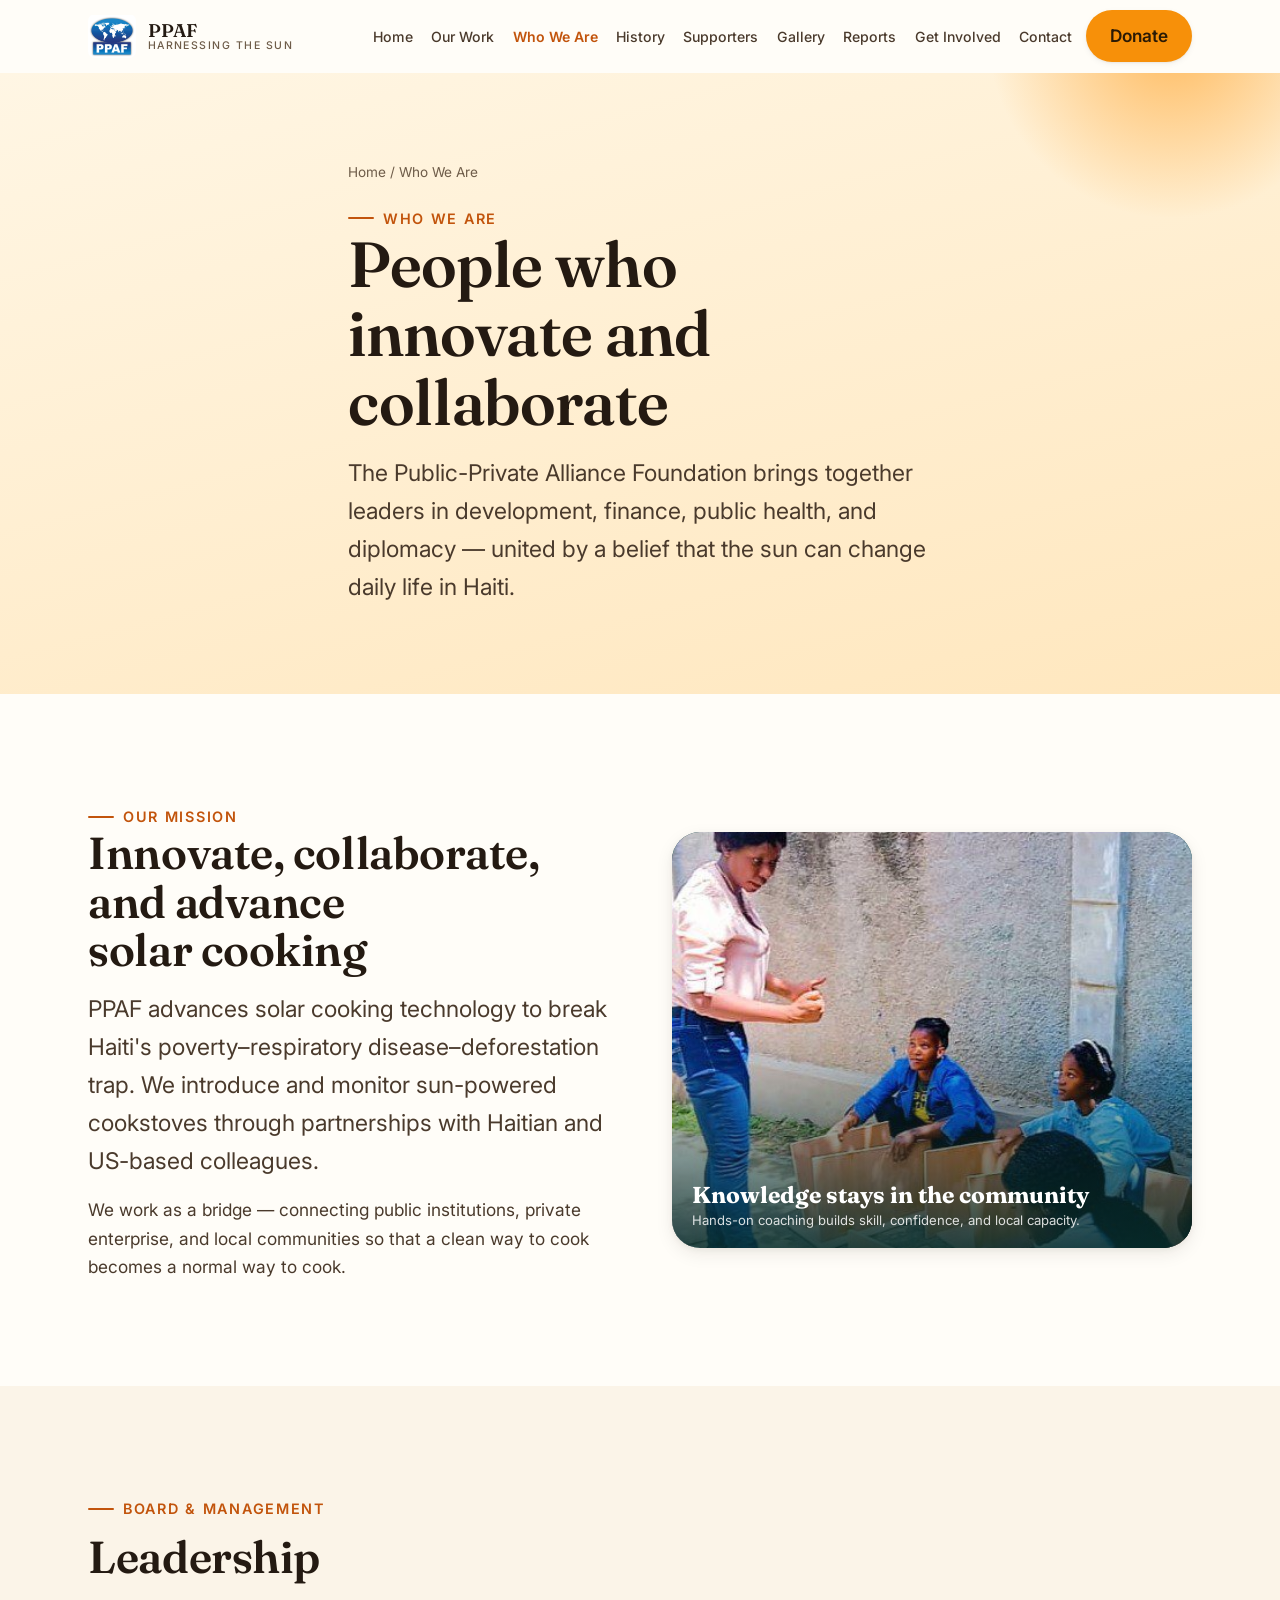
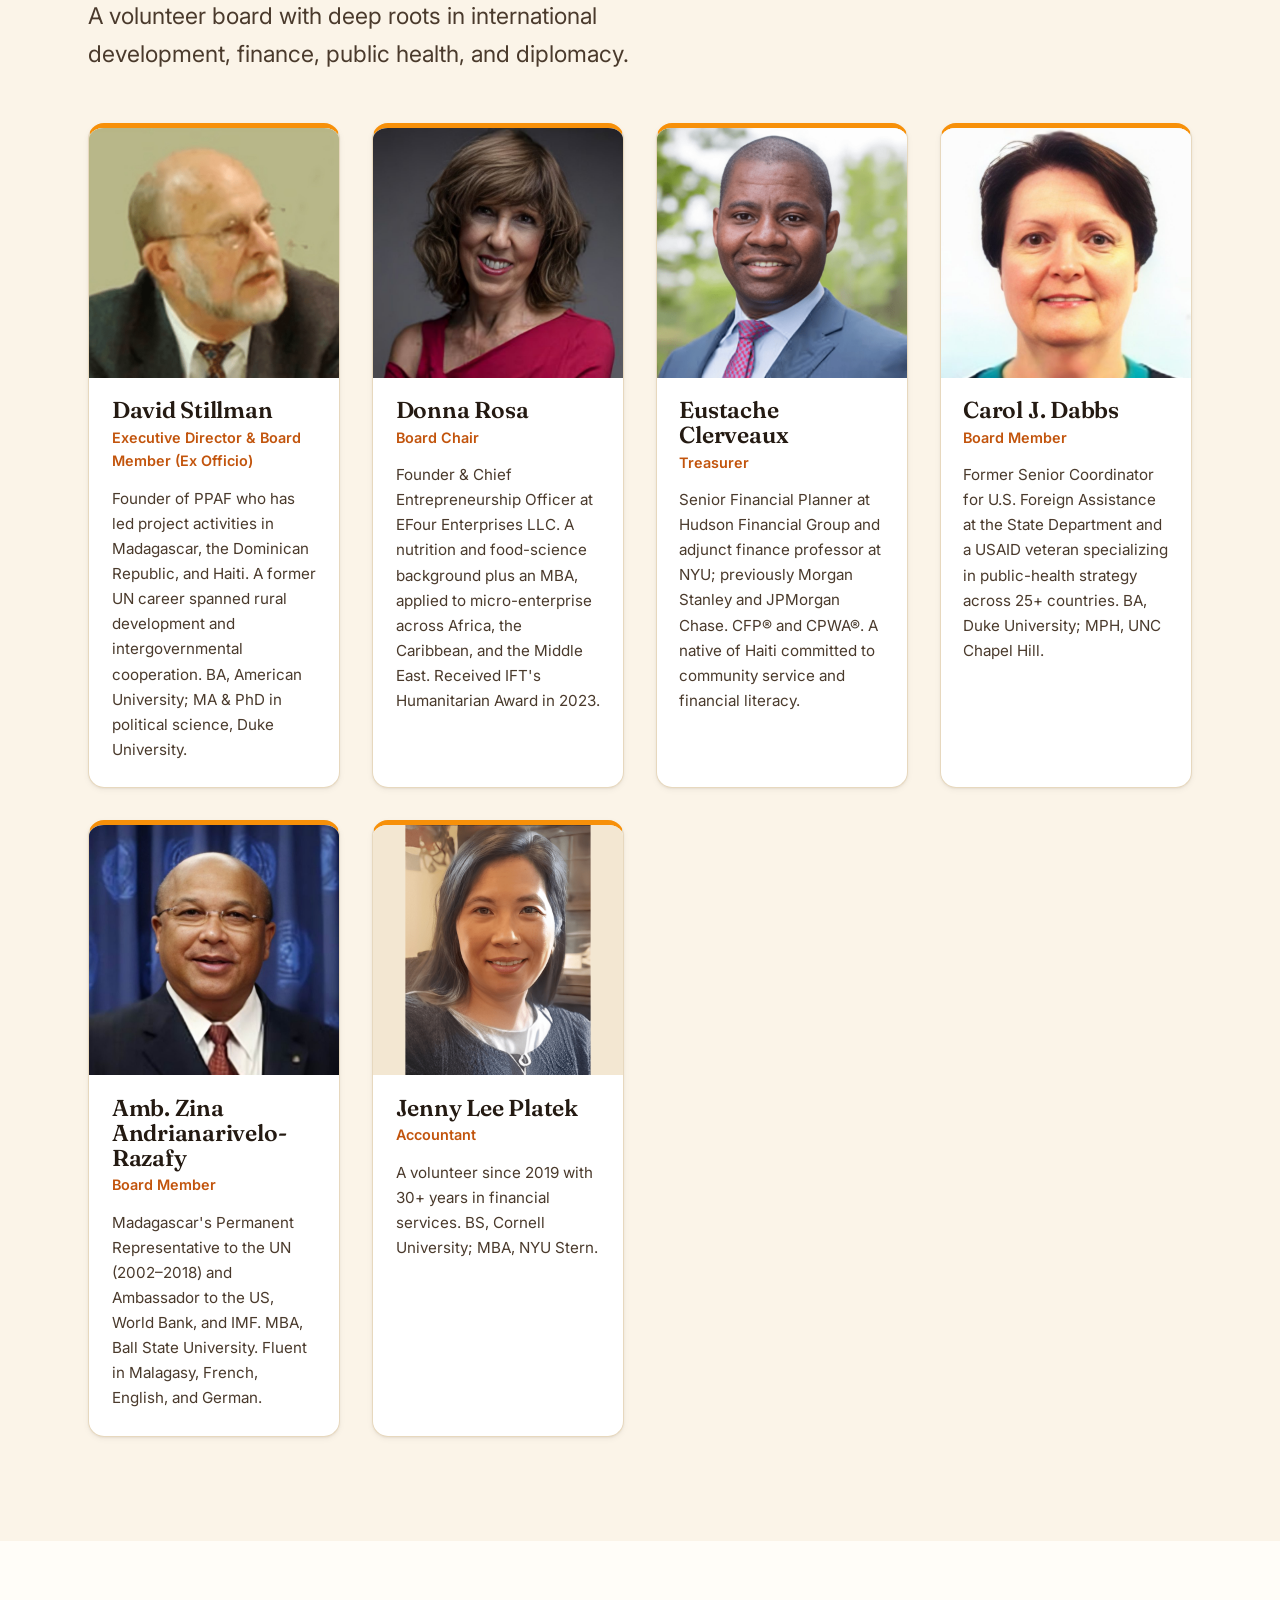
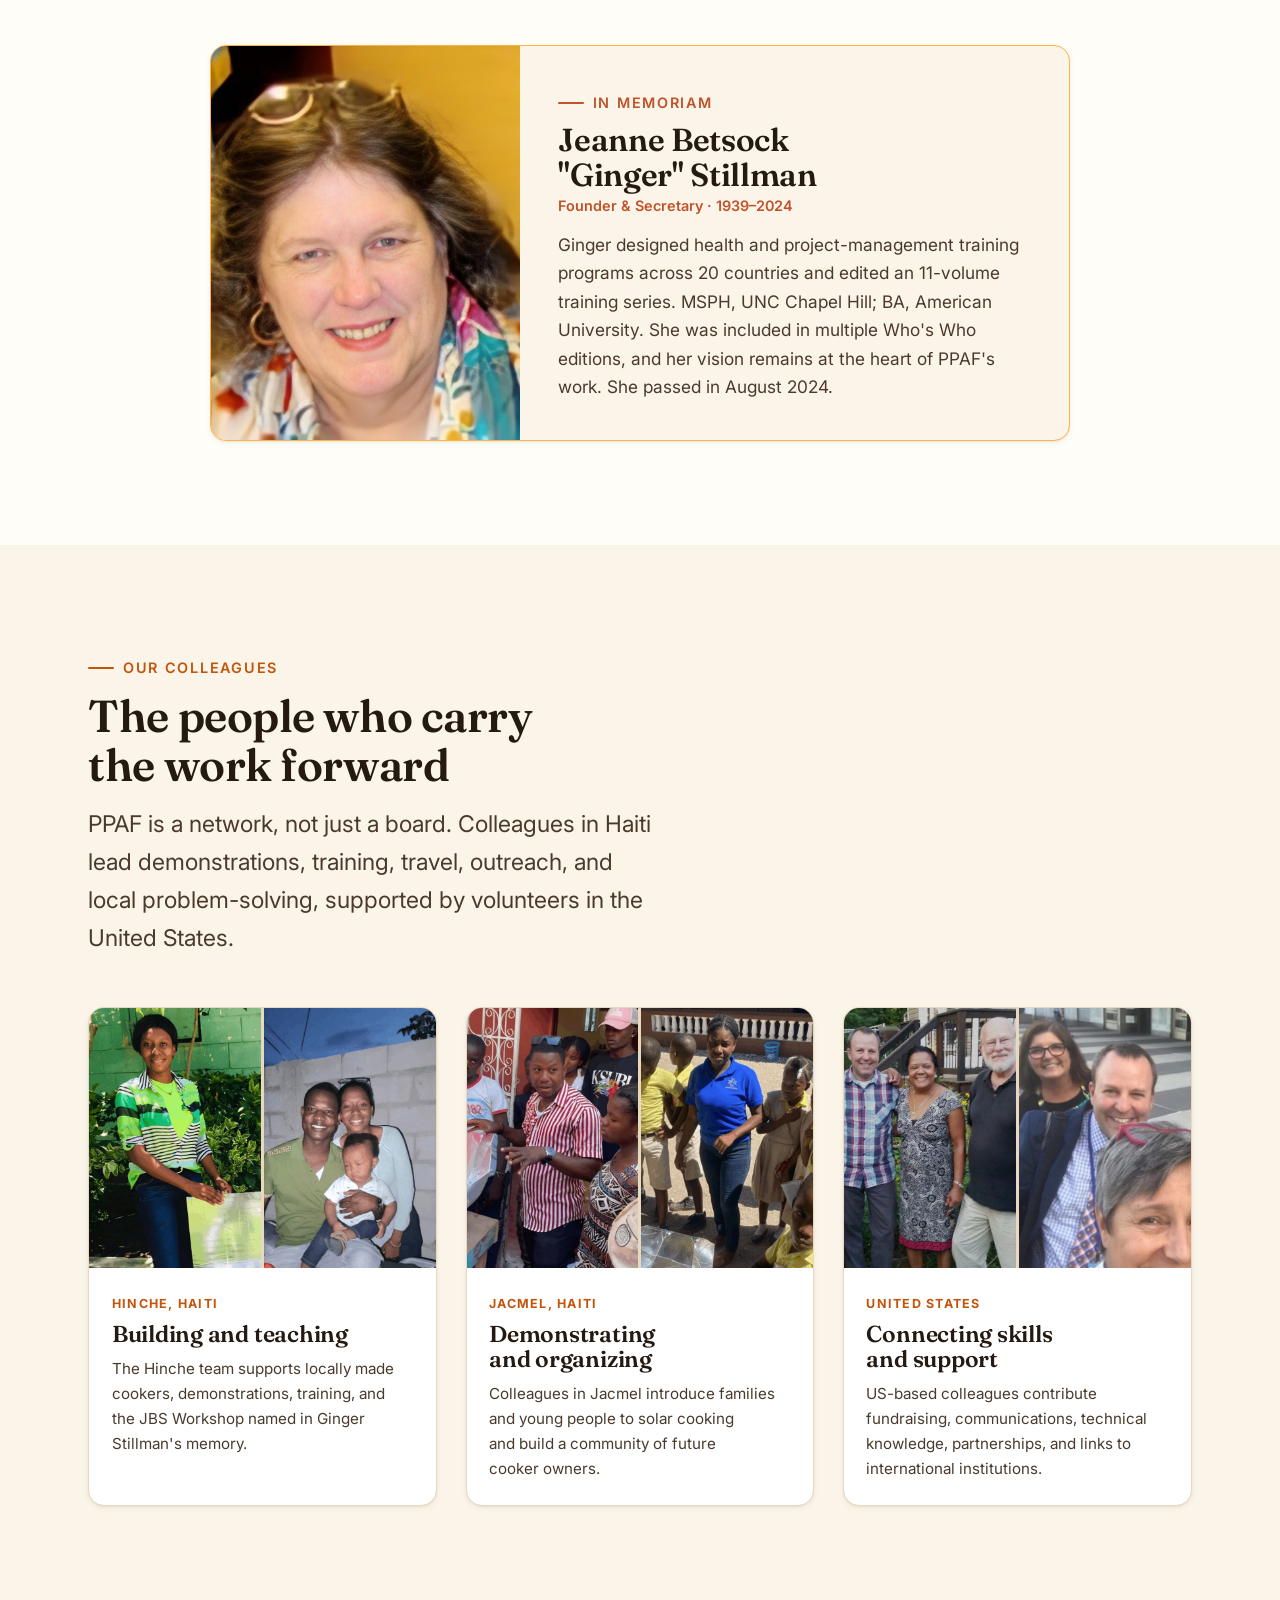
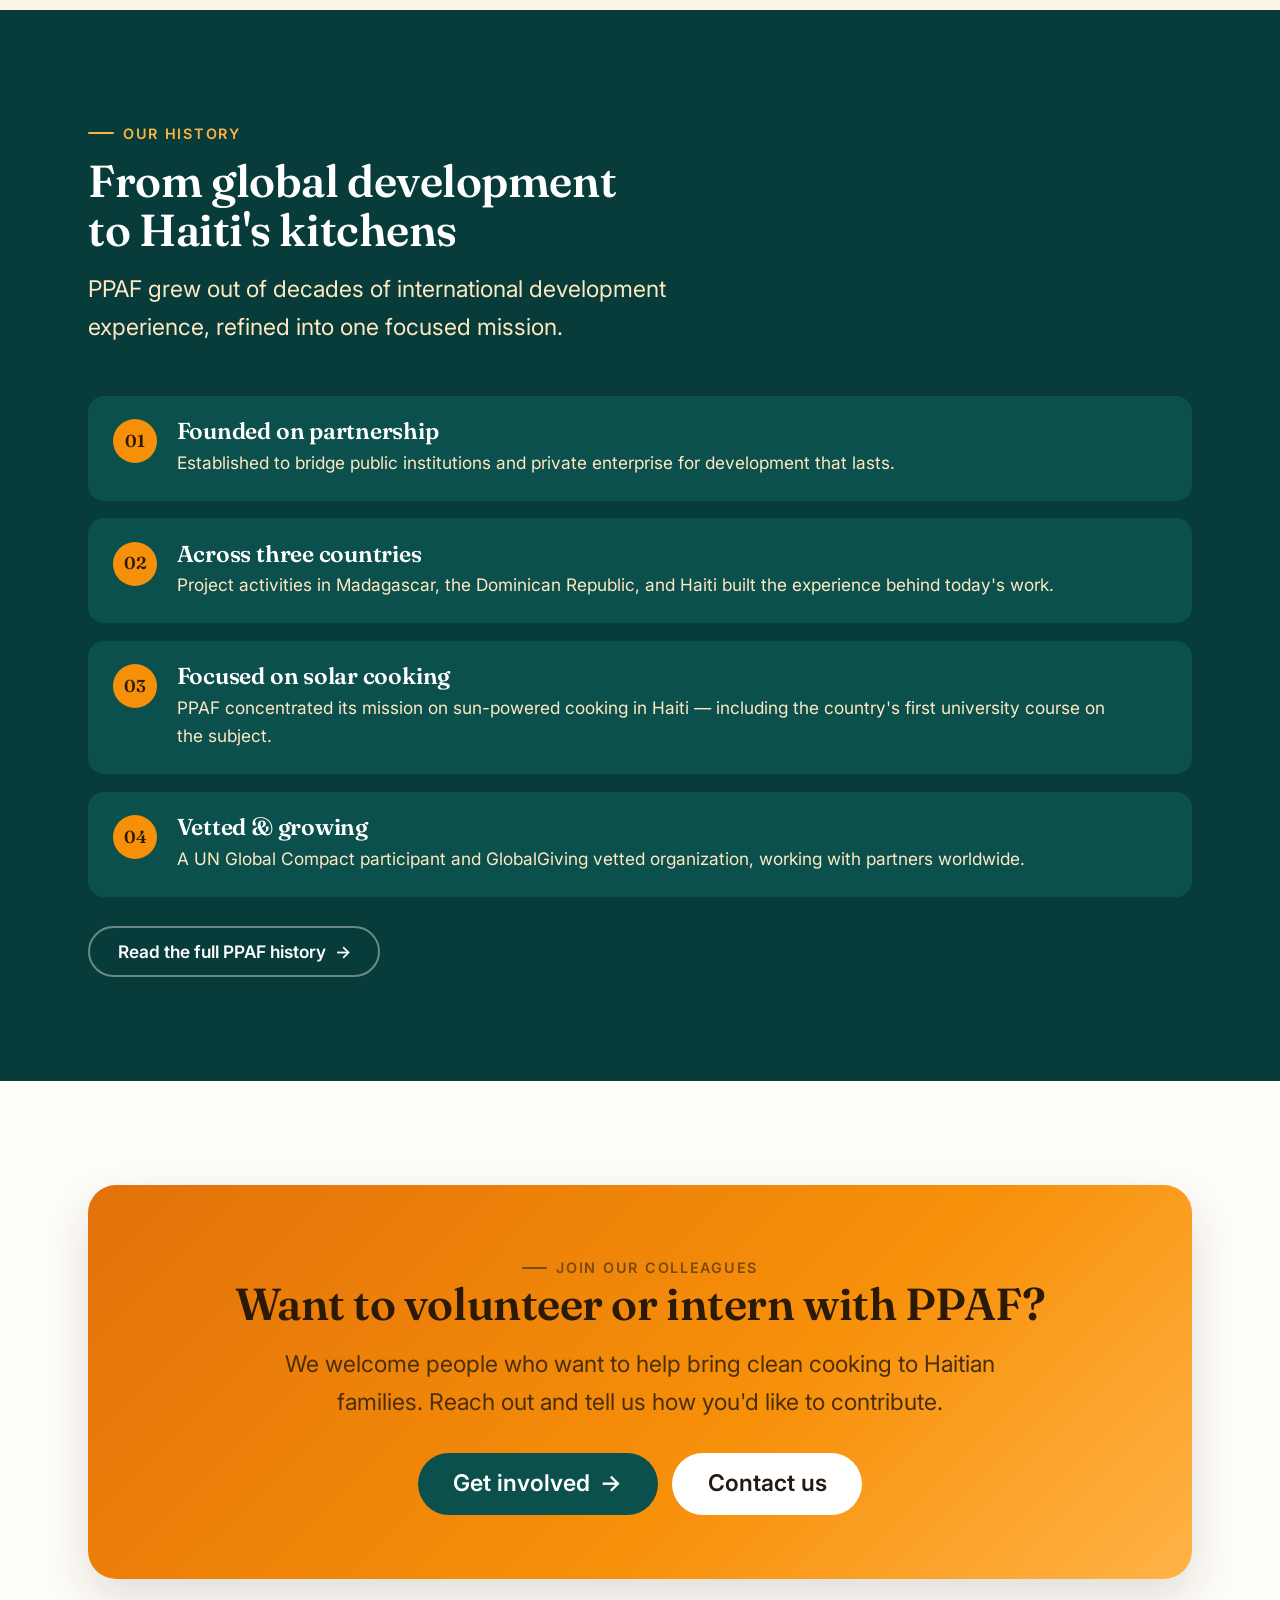
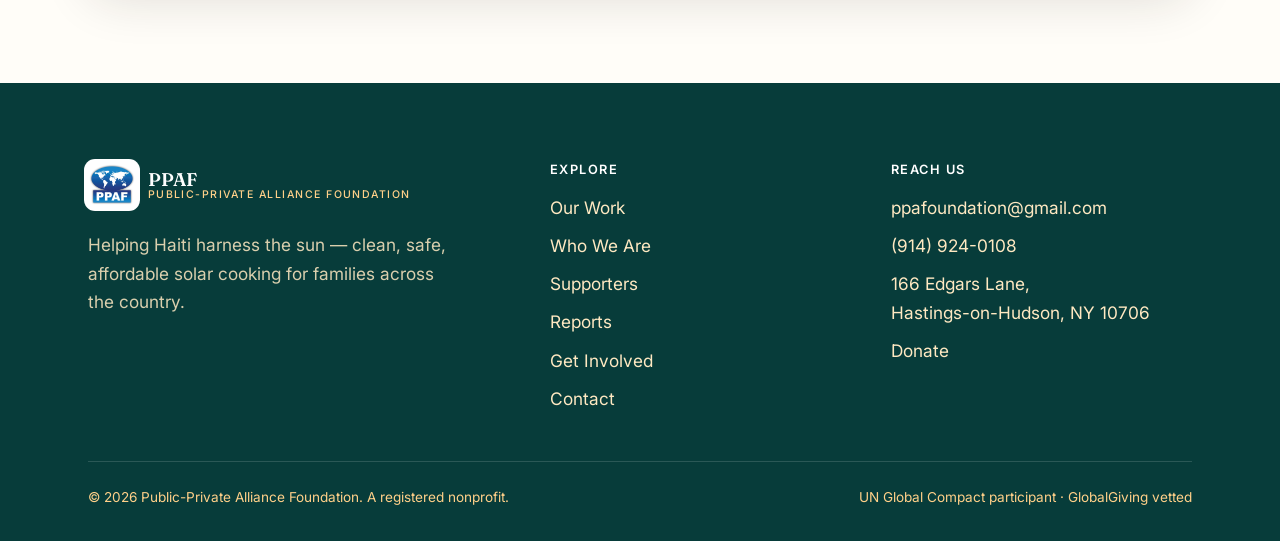
==== commit d5e39422: "Add responsive solar cooking gallery" ====
--- a/about.html
+++ b/about.html
@@ -37,6 +37,7 @@
             <li><a href="about.html">Who We Are</a></li>
             <li><a href="history.html">History</a></li>
             <li><a href="supporters.html">Supporters</a></li>
+            <li><a href="gallery.html">Gallery</a></li>
             <li><a href="reports.html">Reports</a></li>
             <li><a href="get-involved.html">Get Involved</a></li>
             <li><a href="contact.html">Contact</a></li>
--- a/css/styles.css
+++ b/css/styles.css
@@ -1125,6 +1125,306 @@
 .breadcrumb { font-size: 0.85rem; color: var(--ink-50); margin-bottom: 1rem; }
 .breadcrumb a:hover { color: var(--sun-600); }
 
+/* ---------- Field gallery ---------- */
+.gallery-hero {
+  position: relative;
+  overflow: hidden;
+  min-height: min(760px, calc(100svh - 72px));
+  display: grid;
+  align-items: center;
+  background:
+    radial-gradient(circle at 84% 18%, rgba(255,179,71,0.5), transparent 27%),
+    linear-gradient(145deg, #fff8ea 0%, #f9ead0 56%, #f1dfc1 100%);
+}
+.gallery-hero::before {
+  content: "";
+  position: absolute;
+  width: 44rem;
+  aspect-ratio: 1;
+  border: 1px solid rgba(194,84,12,0.12);
+  border-radius: 50%;
+  left: -28rem;
+  bottom: -25rem;
+  box-shadow: 0 0 0 5rem rgba(247,144,9,0.035), 0 0 0 11rem rgba(247,144,9,0.025);
+}
+.gallery-hero__inner {
+  display: grid;
+  grid-template-columns: minmax(0, 0.85fr) minmax(460px, 1.15fr);
+  align-items: center;
+  gap: clamp(2rem, 4vw, 6rem);
+  padding-block: clamp(4rem, 8vw, 7rem);
+}
+.gallery-hero__copy { position: relative; z-index: 2; }
+.gallery-hero__copy h1 { font-size: var(--step-5); margin-top: 0.85rem; }
+.gallery-hero__copy h1 em { color: var(--sun-600); font-weight: 500; }
+.gallery-hero__copy > p { color: var(--ink-70); font-size: var(--step-1); margin: 1.25rem 0 1.7rem; max-width: 49ch; }
+.gallery-hero__collage {
+  position: relative;
+  min-height: clamp(430px, 47vw, 610px);
+  isolation: isolate;
+}
+.gallery-hero__photo {
+  position: absolute;
+  overflow: hidden;
+  border: 7px solid rgba(255,255,255,0.88);
+  background: var(--sand);
+  box-shadow: var(--shadow-lg);
+}
+.gallery-hero__photo img { width: 100%; height: 100%; object-fit: cover; }
+.gallery-hero__photo--one {
+  width: 58%;
+  height: 72%;
+  left: 3%;
+  top: 8%;
+  border-radius: 45% 45% 20px 20px;
+  transform: rotate(-3.5deg);
+  animation: gallery-float-one 8s ease-in-out infinite;
+}
+.gallery-hero__photo--two {
+  width: 47%;
+  height: 54%;
+  right: 0;
+  top: 1%;
+  border-radius: 20px 20px 48% 48%;
+  transform: rotate(4deg);
+  animation: gallery-float-two 9s ease-in-out infinite;
+}
+.gallery-hero__photo--three {
+  width: 45%;
+  height: 40%;
+  right: 7%;
+  bottom: 2%;
+  border-radius: 50%;
+  transform: rotate(-2deg);
+  animation: gallery-float-one 10s ease-in-out -2s infinite;
+}
+.gallery-hero__sun {
+  position: absolute;
+  width: 7.5rem;
+  aspect-ratio: 1;
+  border-radius: 50%;
+  left: 44%;
+  bottom: 6%;
+  z-index: -1;
+  background: var(--sun-400);
+  box-shadow: 0 0 0 1.6rem rgba(247,144,9,0.14), 0 0 0 3.2rem rgba(247,144,9,0.07);
+}
+@keyframes gallery-float-one {
+  0%, 100% { translate: 0 0; }
+  50% { translate: 0 -9px; }
+}
+@keyframes gallery-float-two {
+  0%, 100% { translate: 0 0; }
+  50% { translate: -5px 8px; }
+}
+
+.gallery-toolbar {
+  position: sticky;
+  top: 72px;
+  z-index: calc(var(--z-header) - 1);
+  border-block: 1px solid var(--line);
+  background: color-mix(in srgb, var(--paper) 92%, transparent);
+  backdrop-filter: blur(12px);
+}
+.gallery-filters {
+  display: flex;
+  gap: 0.6rem;
+  padding-block: 0.8rem;
+  overflow-x: auto;
+  scrollbar-width: none;
+}
+.gallery-filters::-webkit-scrollbar { display: none; }
+.gallery-filter {
+  flex: none;
+  border: 1px solid var(--line);
+  background: var(--surface);
+  color: var(--ink-70);
+  padding: 0.65rem 1.05rem;
+  border-radius: var(--radius-pill);
+  font-size: 0.9rem;
+  font-weight: 600;
+  transition: color 0.15s ease-out, background 0.15s ease-out, border-color 0.15s ease-out, transform 0.15s ease-out;
+}
+.gallery-filter:hover { transform: translateY(-1px); border-color: var(--sun-500); color: var(--ink); }
+.gallery-filter.is-active { background: var(--teal-600); border-color: var(--teal-600); color: #fff; }
+
+.gallery-stories { background: var(--paper); }
+.gallery-intro {
+  display: grid;
+  grid-template-columns: 1fr 0.8fr;
+  align-items: end;
+  gap: 2rem;
+  padding-bottom: clamp(2.5rem, 5vw, 5rem);
+}
+.gallery-intro h2 { font-size: var(--step-3); margin-top: 0.7rem; }
+.gallery-intro > p { color: var(--ink-70); max-width: 46ch; justify-self: end; }
+.gallery-intro > p span { color: var(--sun-600); font-weight: 700; }
+.gallery-list { display: grid; gap: clamp(4.5rem, 9vw, 9rem); }
+.gallery-story[hidden] { display: none; }
+.gallery-story__head {
+  display: grid;
+  grid-template-columns: auto minmax(220px, 0.8fr) minmax(280px, 1fr);
+  align-items: end;
+  gap: clamp(1rem, 3vw, 2.5rem);
+  margin-bottom: 1.4rem;
+  padding-bottom: 1rem;
+  border-bottom: 1px solid var(--line);
+}
+.gallery-story__number {
+  color: var(--sun-500);
+  font-family: var(--font-display);
+  font-size: var(--step-2);
+  font-style: italic;
+  line-height: 1;
+}
+.gallery-story__head div > p {
+  color: var(--sun-600);
+  font-size: 0.78rem;
+  font-weight: 700;
+  letter-spacing: 0.12em;
+  text-transform: uppercase;
+  margin-bottom: 0.25rem;
+}
+.gallery-story__head h3 { font-size: var(--step-2); }
+.gallery-story__note { color: var(--ink-70); font-size: 0.95rem; max-width: 48ch; justify-self: end; }
+.gallery-grid {
+  display: grid;
+  grid-template-columns: repeat(4, 1fr);
+  grid-auto-rows: clamp(190px, 21vw, 290px);
+  gap: clamp(0.55rem, 1.2vw, 1rem);
+}
+.gallery-grid--two { grid-template-columns: repeat(2, 1fr); }
+.gallery-grid--three { grid-template-columns: repeat(3, 1fr); }
+.gallery-photo {
+  position: relative;
+  min-width: 0;
+  width: 100%;
+  height: 100%;
+  padding: 0;
+  overflow: hidden;
+  border: 0;
+  border-radius: var(--radius);
+  background: var(--sand);
+  box-shadow: var(--shadow-sm);
+  cursor: zoom-in;
+}
+.gallery-photo::after {
+  content: "View";
+  position: absolute;
+  right: 0.8rem;
+  bottom: 0.8rem;
+  padding: 0.38rem 0.65rem;
+  border-radius: var(--radius-pill);
+  background: rgba(255,253,248,0.9);
+  color: var(--ink);
+  font-size: 0.72rem;
+  font-weight: 700;
+  letter-spacing: 0.06em;
+  text-transform: uppercase;
+  opacity: 0;
+  transform: translateY(6px);
+  transition: opacity 0.2s ease-out, transform 0.2s ease-out;
+}
+.gallery-photo img {
+  width: 100%;
+  height: 100%;
+  object-fit: cover;
+  transition: transform 0.55s cubic-bezier(.2,.65,.25,1), filter 0.25s ease-out;
+}
+.gallery-photo:hover img { transform: scale(1.045); filter: saturate(1.06); }
+.gallery-photo:hover::after, .gallery-photo:focus-visible::after { opacity: 1; transform: none; }
+.gallery-photo--wide { grid-column: span 2; }
+.gallery-photo--tall { grid-row: span 2; }
+.gallery-grid--five .gallery-photo:nth-child(4),
+.gallery-grid--six .gallery-photo:nth-child(6),
+.gallery-grid--eight .gallery-photo:nth-child(6) { grid-column: span 2; }
+.gallery-story--contrast {
+  margin-inline: calc(clamp(1.15rem, 0.8rem + 2vw, 2.5rem) * -1);
+  padding: clamp(1.5rem, 4vw, 3rem);
+  border-radius: var(--radius-lg);
+  background: var(--teal-700);
+}
+.gallery-story--contrast h3, .gallery-story--contrast .gallery-story__note { color: #fff; }
+.gallery-story--contrast .gallery-story__head { border-color: rgba(255,255,255,0.18); }
+.gallery-story--contrast .gallery-story__head div > p { color: var(--sun-300); }
+
+.gallery-lightbox {
+  width: 100vw;
+  max-width: none;
+  height: 100dvh;
+  max-height: none;
+  margin: 0;
+  padding: clamp(1rem, 3vw, 2rem);
+  border: 0;
+  background: rgba(7, 60, 58, 0.96);
+  color: #fff;
+  overflow: hidden;
+}
+.gallery-lightbox[open] { display: grid; grid-template-columns: auto minmax(0, 1fr) auto; place-items: center; gap: clamp(0.5rem, 2vw, 1.5rem); }
+.gallery-lightbox::backdrop { background: rgba(7, 60, 58, 0.78); backdrop-filter: blur(10px); }
+.gallery-lightbox figure { display: grid; grid-template-rows: minmax(0, 1fr) auto; gap: 0.9rem; width: 100%; height: 100%; min-height: 0; place-items: center; }
+.gallery-lightbox img { max-width: 100%; max-height: calc(100dvh - 7rem); width: auto; height: auto; object-fit: contain; border-radius: 8px; box-shadow: 0 24px 70px rgba(0,0,0,0.35); }
+.gallery-lightbox figcaption { color: var(--sun-100); font-size: 0.9rem; text-align: center; }
+.gallery-lightbox__close, .gallery-lightbox__nav {
+  border: 1px solid rgba(255,255,255,0.28);
+  color: #fff;
+  background: rgba(255,255,255,0.08);
+  display: grid;
+  place-items: center;
+  border-radius: 50%;
+  transition: background 0.15s ease-out, transform 0.15s ease-out;
+}
+.gallery-lightbox__close:hover, .gallery-lightbox__nav:hover { background: rgba(255,255,255,0.18); transform: scale(1.04); }
+.gallery-lightbox__close { position: fixed; z-index: 2; top: 1rem; right: 1rem; width: 48px; height: 48px; font-size: 1.8rem; }
+.gallery-lightbox__nav { width: 52px; height: 52px; font-size: 1.25rem; }
+.lightbox-open { overflow: hidden; }
+
+@media (max-width: 860px) {
+  .gallery-hero { min-height: auto; }
+  .gallery-hero__inner { grid-template-columns: 1fr; padding-bottom: 2.5rem; }
+  .gallery-hero__copy { max-width: 620px; }
+  .gallery-hero__collage { min-height: 470px; width: min(100%, 640px); margin-inline: auto; }
+  .gallery-toolbar { top: 72px; }
+  .gallery-story__head { grid-template-columns: auto 1fr; align-items: start; }
+  .gallery-story__note { grid-column: 2; justify-self: start; }
+  .gallery-grid { grid-template-columns: repeat(2, 1fr); grid-auto-rows: clamp(170px, 42vw, 280px); }
+  .gallery-grid--three { grid-template-columns: repeat(2, 1fr); }
+}
+@media (max-width: 600px) {
+  .gallery-hero__inner { padding-top: 2.8rem; }
+  .gallery-hero__copy h1 { font-size: clamp(2.7rem, 14vw, 4rem); }
+  .gallery-hero__collage { min-height: 380px; margin-top: 0.5rem; }
+  .gallery-hero__photo { border-width: 4px; }
+  .gallery-hero__photo--one { width: 64%; height: 66%; left: 0; }
+  .gallery-hero__photo--two { width: 49%; height: 48%; }
+  .gallery-hero__photo--three { width: 51%; height: 39%; right: 3%; }
+  .gallery-hero__sun { width: 5rem; left: 39%; bottom: 8%; }
+  .gallery-toolbar { top: 72px; }
+  .gallery-intro { grid-template-columns: 1fr; gap: 0.8rem; }
+  .gallery-intro > p { justify-self: start; }
+  .gallery-story__head { grid-template-columns: auto 1fr; }
+  .gallery-story__note { grid-column: 1 / -1; }
+  .gallery-grid, .gallery-grid--two, .gallery-grid--three {
+    grid-template-columns: 1fr 1fr;
+    grid-auto-rows: 46vw;
+  }
+  .gallery-photo--wide { grid-column: span 2; }
+  .gallery-photo--tall { grid-row: span 2; }
+  .gallery-grid--five .gallery-photo:nth-child(4),
+  .gallery-grid--six .gallery-photo:nth-child(6),
+  .gallery-grid--eight .gallery-photo:nth-child(6) { grid-column: span 2; }
+  .gallery-lightbox[open] { grid-template-columns: 1fr 1fr; align-content: center; }
+  .gallery-lightbox figure { grid-column: 1 / -1; grid-row: 1; height: auto; }
+  .gallery-lightbox__nav { grid-row: 2; width: 48px; height: 48px; }
+  .gallery-lightbox__nav--prev { justify-self: end; }
+  .gallery-lightbox__nav--next { justify-self: start; }
+  .gallery-lightbox img { max-height: calc(100dvh - 10rem); }
+}
+@media (prefers-reduced-motion: reduce) {
+  .gallery-hero__photo { animation: none; }
+  .gallery-photo img, .gallery-filter, .gallery-lightbox__close, .gallery-lightbox__nav { transition: none; }
+}
+
 /* ---------- Affiliations / logos ---------- */
 .logo-row { display: flex; flex-wrap: wrap; gap: 0.7rem 0.9rem; }
 .logo-chip {
